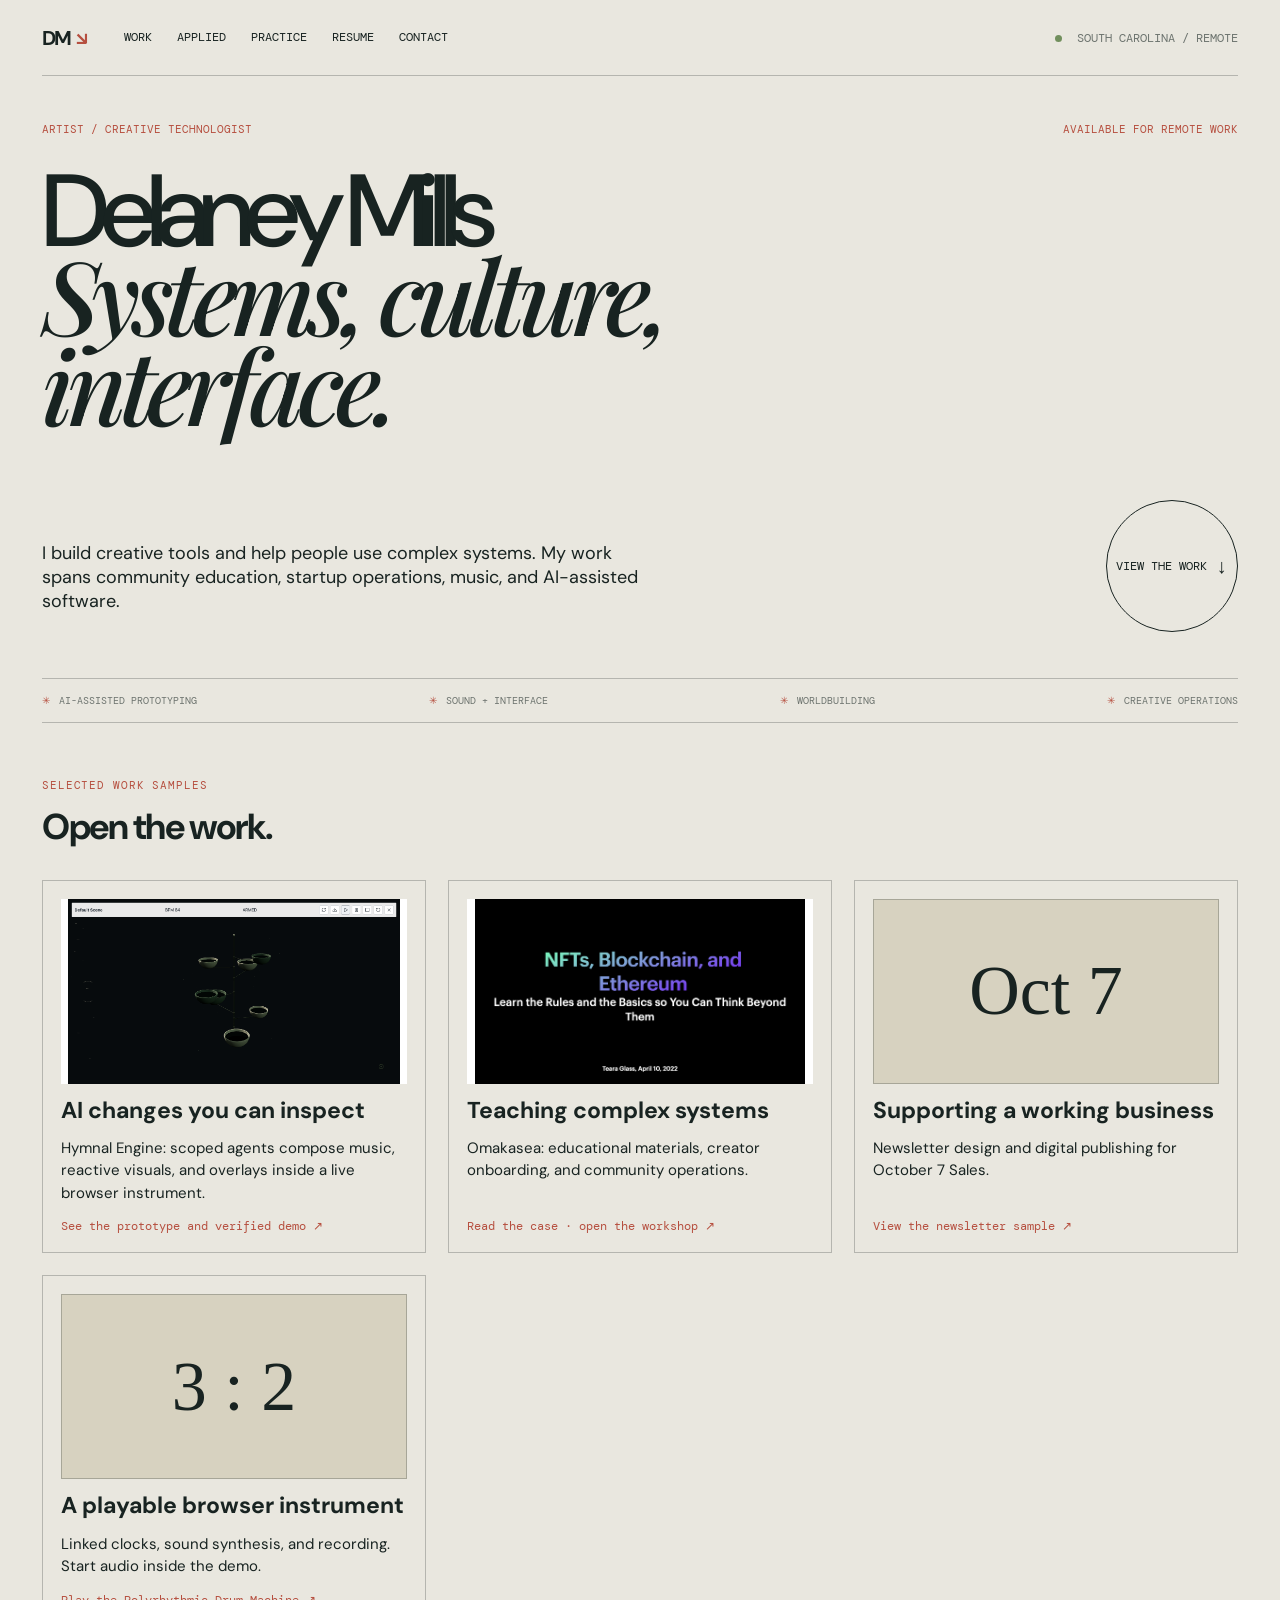
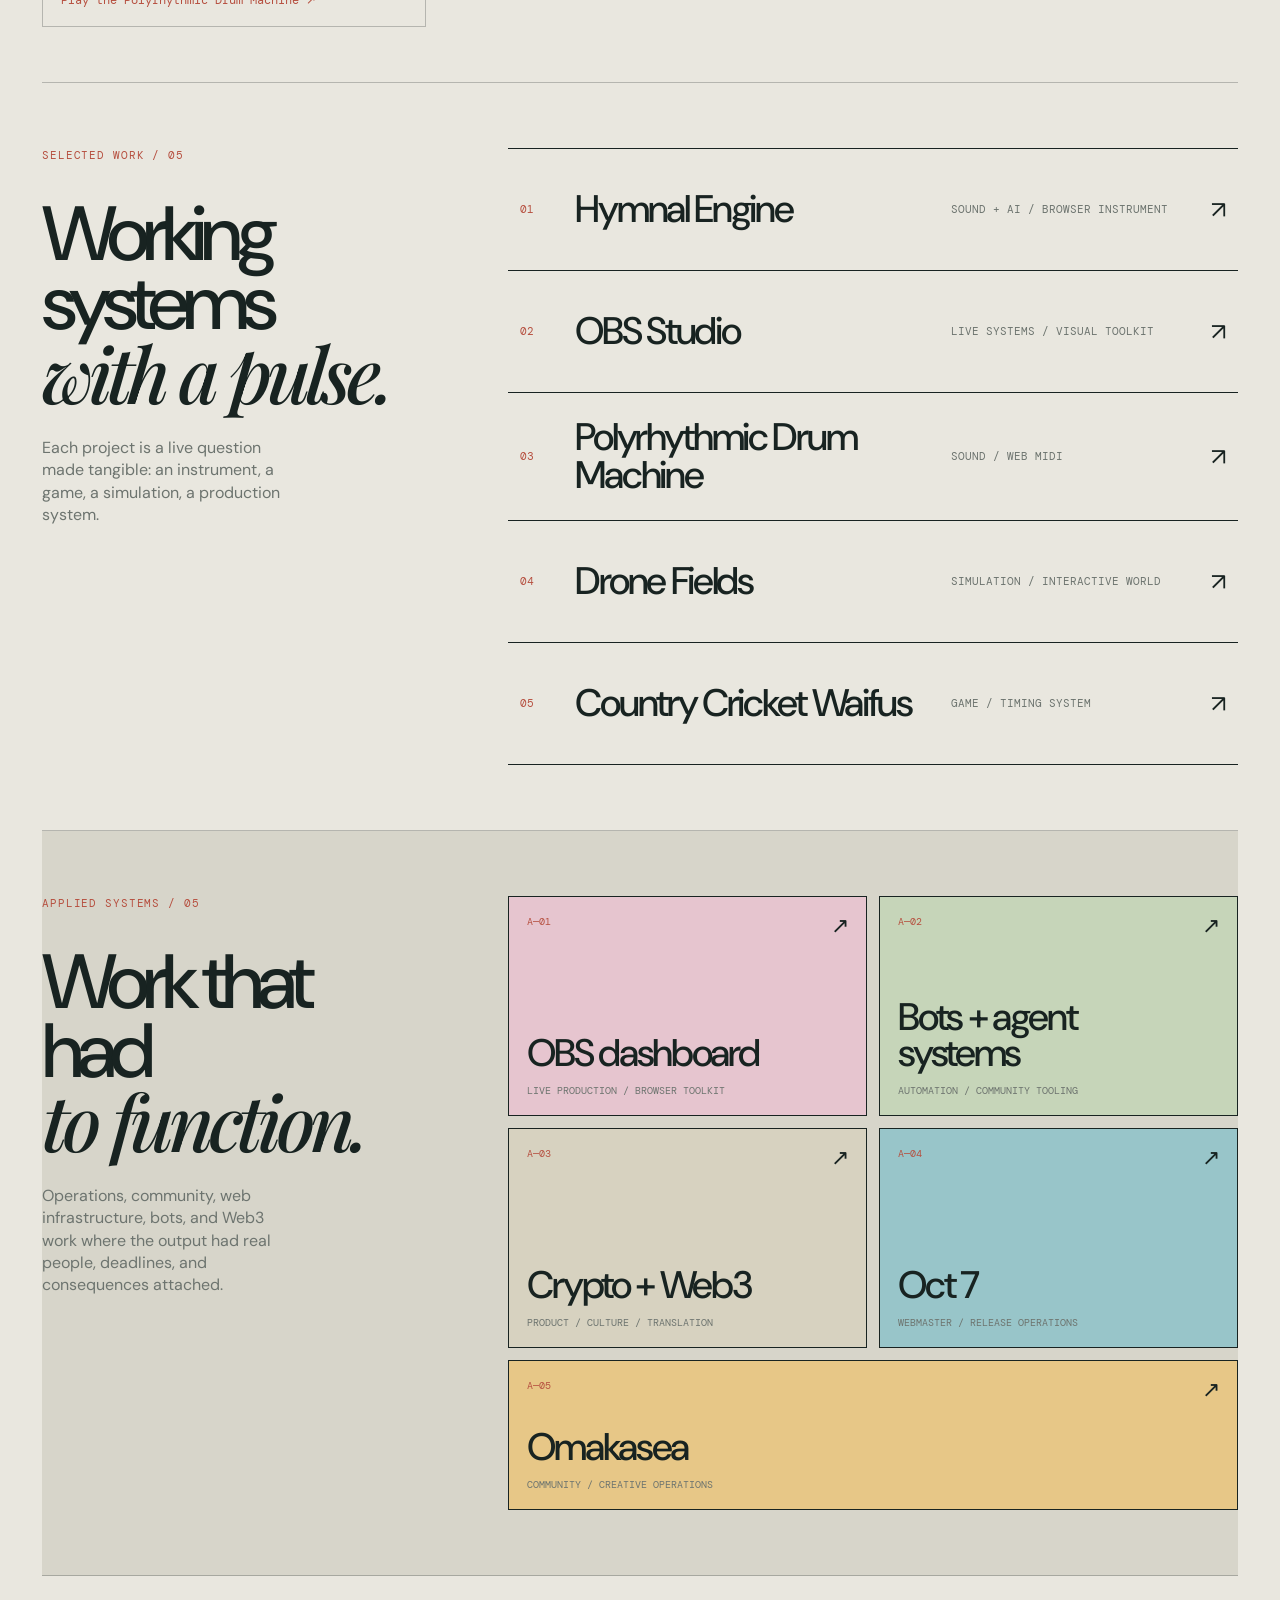
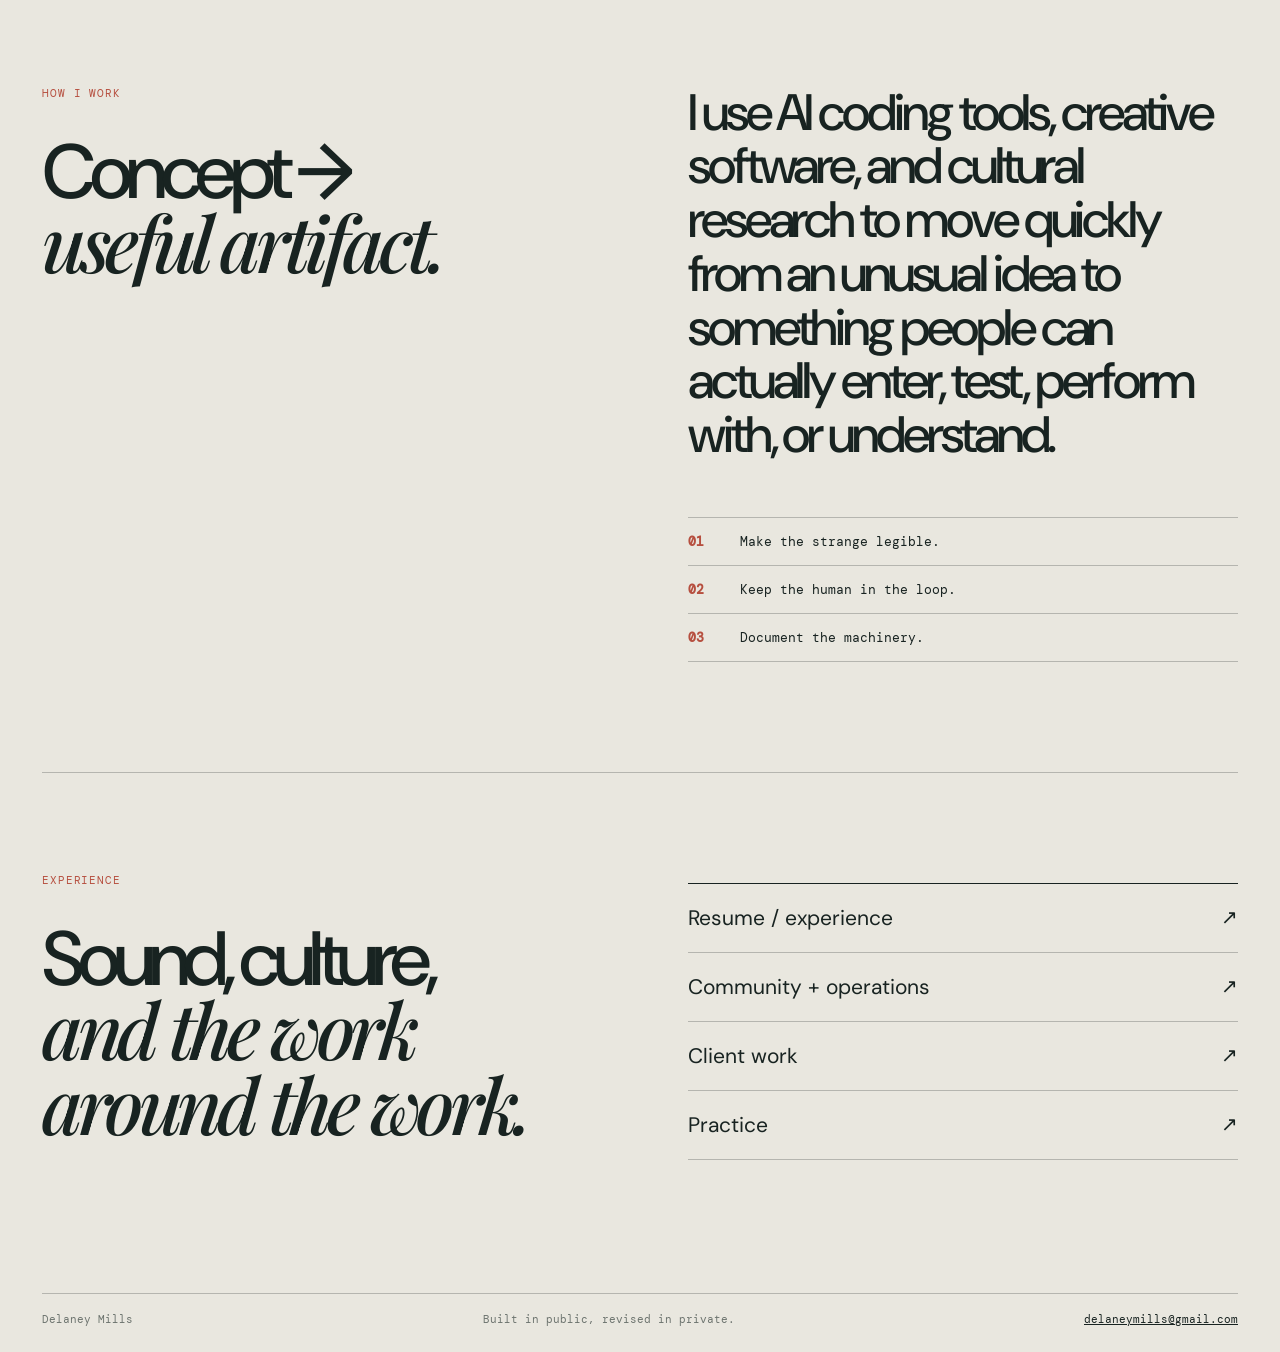
==== index.html @ 8f6451f9 "Publish living portfolio with Hymnal Engine" ====
<!doctype html>
<html lang="en">
<head>
  <meta charset="utf-8">
  <meta name="viewport" content="width=device-width, initial-scale=1">
  <meta name="description" content="Delaney Mills is an artist, musician, and creative technologist building AI-assisted tools, interactive systems, games, and audiovisual environments.">
  <title>Delaney Mills — systems, culture, interface</title>
  <link rel="stylesheet" href="style.css">
  <link rel="stylesheet" href="ready.css">
</head>
<body>
  <div class="site-shell">
    <header class="topbar">
      <a class="wordmark" href="#top" aria-label="Delaney Mills home">DM<span>↘</span></a>
      <nav class="topnav" aria-label="Primary navigation">
        <a href="#work">Work</a><a href="#applied">Applied</a><a href="#practice">Practice</a><a href="resume.html">Resume</a><a href="mailto:delaneymills@gmail.com">Contact</a>
      </nav>
      <span class="availability"><i></i> South Carolina / Remote</span>
    </header>

    <main id="top">
      <section class="hero">
        <div class="hero-kicker"><span>Artist / creative technologist</span><span>Available for remote work</span></div>
        <h1>Delaney Mills<br><em>Systems, culture, interface.</em></h1>
        <div class="hero-bottom">
          <p class="hero-copy">I build creative tools and help people use complex systems. My work spans community education, startup operations, music, and AI-assisted software.</p>
          <a class="circle-link" href="#work">View the work <b>↓</b></a>
        </div>
        <div class="hero-mark" aria-hidden="true"><span>✳</span><span>◎</span><span>⌁</span></div>
      </section>

      <section class="signal-strip" aria-label="Capabilities"><span>AI-assisted prototyping</span><span>Sound + interface</span><span>Worldbuilding</span><span>Creative operations</span></section>

      <section class="evidence" id="samples" aria-labelledby="samples-title">
        <p class="eyebrow">Selected work samples</p><h2 id="samples-title">Open the work.</h2>
        <div class="evidence-grid">
          <a class="evidence-card" href="project.html?work=hymnal"><img src="samples/hymnal-engine/hero.png" alt="Hymnal Engine performance view with a suspended ceramic instrument" width="420" height="240"><strong>AI changes you can inspect</strong><p>Hymnal Engine: scoped agents compose music, reactive visuals, and overlays inside a live browser instrument.</p><span>See the prototype and verified demo ↗</span></a>
          <a class="evidence-card" href="project.html?work=omakasea"><img src="samples/nft-workshop.png" alt="Cover of the 2022 NFTs, Blockchain, and Ethereum workshop" width="420" height="240"><strong>Teaching complex systems</strong><p>Omakasea: educational materials, creator onboarding, and community operations.</p><span>Read the case · open the workshop ↗</span></a>
          <a class="evidence-card" href="newsletter.html"><div class="sample-number" aria-hidden="true">Oct 7</div><strong>Supporting a working business</strong><p>Newsletter design and digital publishing for October 7 Sales.</p><span>View the newsletter sample ↗</span></a>
          <a class="evidence-card" href="samples/drum-machine/index.html"><div class="sample-number" aria-hidden="true">3 : 2</div><strong>A playable browser instrument</strong><p>Linked clocks, sound synthesis, and recording. Start audio inside the demo.</p><span>Play the Polyrhythmic Drum Machine ↗</span></a>
        </div>
      </section>

      <section class="work-section" id="work">
        <div class="section-intro"><p class="eyebrow">Selected work / 05</p><h2>Working systems<br><em>with a pulse.</em></h2><p>Each project is a live question made tangible: an instrument, a game, a simulation, a production system.</p></div>
        <div class="project-list">
          <button class="project-row row-hymnal" data-project="hymnal"><span class="row-no">01</span><span class="row-title">Hymnal Engine</span><span class="row-type">sound + AI / browser instrument</span><span class="row-arrow">↗</span></button>
          <button class="project-row row-obs" data-project="obs"><span class="row-no">02</span><span class="row-title">OBS Studio</span><span class="row-type">live systems / visual toolkit</span><span class="row-arrow">↗</span></button>
          <button class="project-row row-drum" data-project="drum"><span class="row-no">03</span><span class="row-title">Polyrhythmic Drum Machine</span><span class="row-type">sound / web MIDI</span><span class="row-arrow">↗</span></button>
          <button class="project-row row-drone" data-project="drone"><span class="row-no">04</span><span class="row-title">Drone Fields</span><span class="row-type">simulation / interactive world</span><span class="row-arrow">↗</span></button>
          <button class="project-row row-cricket" data-project="cricket"><span class="row-no">05</span><span class="row-title">Country Cricket Waifus</span><span class="row-type">game / timing system</span><span class="row-arrow">↗</span></button>
        </div>
      </section>

      <section class="applied-section" id="applied">
        <div class="section-intro"><p class="eyebrow">Applied systems / 05</p><h2>Work that had<br><em>to function.</em></h2><p>Operations, community, web infrastructure, bots, and Web3 work where the output had real people, deadlines, and consequences attached.</p></div>
        <div class="applied-grid">
          <button class="applied-card card-obs" data-project="obs-dashboard"><span class="card-index">A—01</span><strong>OBS dashboard</strong><small>live production / browser toolkit</small><b>↗</b></button>
          <button class="applied-card card-bots" data-project="bots"><span class="card-index">A—02</span><strong>Bots + agent systems</strong><small>automation / community tooling</small><b>↗</b></button>
          <button class="applied-card card-crypto" data-project="crypto"><span class="card-index">A—03</span><strong>Crypto + Web3</strong><small>product / culture / translation</small><b>↗</b></button>
          <button class="applied-card card-oct7" data-project="oct7"><span class="card-index">A—04</span><strong>Oct 7</strong><small>webmaster / release operations</small><b>↗</b></button>
          <button class="applied-card card-omakasea" data-project="omakasea"><span class="card-index">A—05</span><strong>Omakasea</strong><small>community / creative operations</small><b>↗</b></button>
        </div>
      </section>

      <section class="practice" id="practice">
        <div><p class="eyebrow">How I work</p><h2>Concept →<br><em>useful artifact.</em></h2></div>
        <div class="practice-body"><p class="large-copy">I use AI coding tools, creative software, and cultural research to move quickly from an unusual idea to something people can actually enter, test, perform with, or understand.</p><div class="principles"><span><b>01</b> Make the strange legible.</span><span><b>02</b> Keep the human in the loop.</span><span><b>03</b> Document the machinery.</span></div></div>
      </section>

      <section class="background" id="background"><div><p class="eyebrow">Experience</p><h2>Sound, culture,<br><em>and the work around the work.</em></h2></div><div class="archive-links"><a href="resume.html"><span>Resume / experience</span><b>↗</b></a><a href="project.html?work=omakasea"><span>Community + operations</span><b>↗</b></a><a href="project.html?work=oct7"><span>Client work</span><b>↗</b></a><a href="#practice"><span>Practice</span><b>↗</b></a></div></section>
    </main>
    <footer><span>Delaney Mills</span><span>Built in public, revised in private.</span><a href="mailto:delaneymills@gmail.com">delaneymills@gmail.com</a></footer>
  </div>

  <dialog id="project-dialog" aria-labelledby="dialog-title"><button class="dialog-close" aria-label="Close project">×</button><div id="dialog-media" class="dialog-media"></div><div class="dialog-content"><p id="dialog-type" class="eyebrow"></p><h2 id="dialog-title"></h2><p id="dialog-summary" class="dialog-summary"></p><div class="dialog-meta"><div><span>Role</span><strong id="dialog-role"></strong></div><div><span>Tools</span><strong id="dialog-tools"></strong></div><div><span>Status</span><strong id="dialog-status"></strong></div></div><div class="dialog-sections"><div><span class="eyebrow">The question</span><p id="dialog-question"></p></div><div><span class="eyebrow">The artifact</span><p id="dialog-artifact"></p></div></div><a id="dialog-source" class="source-link" href="#">Open project notes ↗</a></div></dialog>
  <script src="script.js"></script>
  <script src="evidence.js"></script>
</body>
</html>
---- style.css ----
@import url('https://fonts.googleapis.com/css2?family=DM+Mono:wght@400;500&family=DM+Sans:wght@400;500;700&family=Playfair+Display:ital,wght@0,500;1,500;1,600&display=swap');
:root{--ink:#182321;--paper:#e9e7df;--acid:#d9e74b;--rust:#b64f3f;--blue:#98c5c9;--line:rgba(24,35,33,.25);--muted:#6d746f;--sans:'DM Sans',Arial,sans-serif;--mono:'DM Mono',monospace;--serif:'Playfair Display',Georgia,serif}*{box-sizing:border-box}html{scroll-behavior:smooth}body{margin:0;background:var(--paper);color:var(--ink);font-family:var(--sans)}a{color:inherit}.site-shell{max-width:1440px;margin:auto;padding:0 42px}.topbar{height:76px;border-bottom:1px solid var(--line);display:flex;align-items:center;gap:38px;font:12px var(--mono);text-transform:uppercase}.wordmark{font:700 20px var(--sans);letter-spacing:-.12em;text-decoration:none}.wordmark span{color:var(--rust);font-size:18px;margin-left:7px}.topnav{display:flex;gap:25px}.topnav a{text-decoration:none;border-bottom:1px solid transparent;padding:4px 0}.topnav a:hover{border-color:var(--rust)}.availability{margin-left:auto;color:var(--muted)}.availability i{display:inline-block;width:7px;height:7px;background:#718f5d;border-radius:50%;margin-right:8px}.hero{min-height:690px;position:relative;padding:72px 0 54px;border-bottom:1px solid var(--line);display:flex;flex-direction:column}.hero-kicker{display:flex;justify-content:space-between;font:11px var(--mono);text-transform:uppercase;color:var(--rust)}h1,h2,p{margin-top:0}h1{font:500 clamp(72px,12vw,175px)/.8 var(--sans);letter-spacing:-.09em;margin:80px 0 0;max-width:980px}h1 em,h2 em{font-family:var(--serif);font-weight:500;letter-spacing:-.07em}.hero-bottom{display:flex;align-items:end;justify-content:space-between;margin-top:auto}.hero-copy{max-width:370px;font-size:18px;line-height:1.35}.circle-link{width:132px;height:132px;border:1px solid var(--ink);border-radius:50%;display:flex;align-items:center;justify-content:center;text-align:center;text-decoration:none;font:12px var(--mono);text-transform:uppercase;transition:.2s}.circle-link:hover{background:var(--acid);transform:rotate(8deg)}.circle-link b{font-size:20px;margin-left:8px}.hero-mark{position:absolute;right:8%;top:35%;font-size:68px;display:flex;gap:15px;color:var(--rust);transform:rotate(18deg)}.hero-mark span:nth-child(2){color:var(--ink);font-size:105px}.hero-mark span:nth-child(3){color:#73898a}.signal-strip{border-bottom:1px solid var(--line);display:flex;justify-content:space-between;padding:15px 0;font:10px var(--mono);text-transform:uppercase;color:var(--muted)}.signal-strip span:before{content:'✳';color:var(--rust);margin-right:9px}.work-section{padding:105px 0 120px;display:grid;grid-template-columns:31% 1fr;gap:8%;border-bottom:1px solid var(--line)}.eyebrow{font:11px var(--mono);text-transform:uppercase;letter-spacing:.08em;color:var(--rust)}.section-intro h2,.practice h2,.background h2{font:500 clamp(48px,6vw,88px)/.9 var(--sans);letter-spacing:-.08em;margin:38px 0 24px}.section-intro>p:last-child{color:var(--muted);line-height:1.4;max-width:245px}.project-list{border-top:1px solid var(--ink)}.project-row{position:relative;border:0;border-bottom:1px solid var(--ink);background:transparent;width:100%;min-height:122px;padding:25px 12px;display:grid;grid-template-columns:55px 1fr 245px 30px;align-items:center;text-align:left;cursor:pointer;color:var(--ink);font-family:var(--sans);transition:.22s}.project-row:after{content:'';position:absolute;inset:0;opacity:0;z-index:-1;transition:.22s}.project-row:hover:after{opacity:1}.row-hymnal:after{background:#b8c8c4}.row-obs:after{background:#e6c5cf}.row-drum:after{background:#d7d2c0}.row-drone:after{background:#c6d5b9}.row-cricket:after{background:#e7c787}.row-no,.row-type{font:11px var(--mono)}.row-no{color:var(--rust)}.row-title{font:500 clamp(22px,3vw,39px)/1 var(--sans);letter-spacing:-.06em}.row-type{color:var(--muted);text-transform:uppercase}.row-arrow{font-size:24px;text-align:right}.practice{padding:110px 0;display:grid;grid-template-columns:1fr 1fr;gap:8%;border-bottom:1px solid var(--line)}.large-copy{font:500 clamp(27px,4vw,55px)/1.05 var(--sans);letter-spacing:-.06em;max-width:670px}.principles{display:flex;flex-direction:column;border-top:1px solid var(--line);margin-top:55px}.principles span{padding:15px 0;border-bottom:1px solid var(--line);font:13px var(--mono)}.principles b{color:var(--rust);margin-right:28px}.background{padding:100px 0 125px;display:grid;grid-template-columns:1fr 1fr;gap:8%}.archive-links{border-top:1px solid var(--ink);margin-top:10px}.archive-links a{display:flex;justify-content:space-between;padding:20px 0;border-bottom:1px solid var(--line);font-size:21px;text-decoration:none}.archive-links a:hover{color:var(--rust);padding-left:10px}.archive-links b{font:20px var(--mono)}footer{border-top:1px solid var(--line);display:flex;justify-content:space-between;padding:18px 0 26px;font:11px var(--mono);color:var(--muted)}footer a{color:var(--ink)}dialog{border:0;padding:0;background:var(--paper);color:var(--ink);width:min(1040px,calc(100% - 40px));max-height:calc(100% - 40px);box-shadow:0 18px 80px rgba(24,35,33,.28)}dialog::backdrop{background:rgba(24,35,33,.52);backdrop-filter:blur(4px)}.dialog-close{position:absolute;right:18px;top:13px;z-index:2;border:0;background:transparent;font-size:30px;cursor:pointer}.dialog-media{height:315px;background:#bbc8c4;position:relative;overflow:hidden}.dialog-media:after{content:'';position:absolute;width:60%;height:150%;border:1px solid rgba(24,35,33,.6);border-radius:50%;left:20%;top:-25%;transform:rotate(24deg);box-shadow:80px 0 0 -1px rgba(24,35,33,.35),160px 0 0 -1px rgba(24,35,33,.18)}.dialog-media[data-project="obs"]{background:#e6c5cf}.dialog-media[data-project="drum"]{background:#d7d2c0}.dialog-media[data-project="drone"]{background:#c6d5b9}.dialog-media[data-project="cricket"]{background:#e7c787}.dialog-content{padding:38px 48px 48px}.dialog-content h2{font:500 65px/.9 var(--sans);letter-spacing:-.08em;margin:22px 0}.dialog-summary{font:20px/1.35 var(--serif);max-width:700px}.dialog-meta{display:grid;grid-template-columns:repeat(3,1fr);gap:20px;border-top:1px solid var(--line);border-bottom:1px solid var(--line);padding:18px 0;margin:35px 0}.dialog-meta span{display:block;color:var(--muted);font:10px var(--mono);text-transform:uppercase;margin-bottom:7px}.dialog-meta strong{font:13px var(--sans)}.dialog-sections{display:grid;grid-template-columns:1fr 1fr;gap:35px}.dialog-sections p{font-size:15px;line-height:1.45;color:#4c5751}.source-link{display:inline-block;margin-top:24px;color:var(--rust);font:12px var(--mono);text-transform:uppercase}
@media(max-width:760px){.site-shell{padding:0 20px}.topbar{gap:20px}.topnav{gap:12px}.availability{display:none}.hero{min-height:620px;padding-top:45px}.hero h1{font-size:18vw;margin-top:80px}.hero-mark{right:3%;top:35%;font-size:35px}.hero-mark span:nth-child(2){font-size:55px}.hero-bottom{display:block}.hero-copy{font-size:16px;margin-bottom:30px}.circle-link{width:100px;height:100px}.signal-strip{overflow:hidden;gap:30px;justify-content:start;white-space:nowrap}.signal-strip span:nth-child(n+3){display:none}.work-section,.practice,.background{display:block;padding:75px 0}.section-intro{margin-bottom:55px}.project-row{min-height:145px;grid-template-columns:35px 1fr 25px;gap:5px}.row-type{grid-column:2;font-size:9px;margin-top:10px}.row-title{font-size:25px}.dialog-content{padding:28px 24px 35px}.dialog-media{height:190px}.dialog-content h2{font-size:46px}.dialog-summary{font-size:17px}.dialog-meta{grid-template-columns:1fr 1fr}.dialog-meta div:last-child{grid-column:span 2}.dialog-sections{display:block}.dialog-sections>div+div{margin-top:22px}footer{display:block;line-height:2.2}footer span:nth-child(2){display:block}}

.applied-section{padding:105px 0 120px;display:grid;grid-template-columns:31% 1fr;gap:8%;border-bottom:1px solid var(--line);background:#d7d5ca}.applied-grid{display:grid;grid-template-columns:1fr 1fr;gap:12px}.applied-card{min-height:220px;border:1px solid var(--ink);padding:18px;display:flex;flex-direction:column;text-align:left;color:var(--ink);cursor:pointer;position:relative;transition:transform .2s,box-shadow .2s;background:var(--paper)}.applied-card:hover{transform:translate(-5px,-5px);box-shadow:7px 7px 0 var(--ink)}.applied-card:nth-child(5){grid-column:span 2;min-height:150px}.applied-card .card-index{font:10px var(--mono);color:var(--rust)}.applied-card strong{font:500 clamp(24px,3vw,42px)/.95 var(--sans);letter-spacing:-.06em;margin-top:auto;max-width:280px}.applied-card small{font:10px var(--mono);text-transform:uppercase;color:var(--muted);margin-top:12px}.applied-card>b{position:absolute;right:17px;top:14px;font:22px var(--mono)}.card-obs{background:#e6c5cf}.card-bots{background:#c6d5b9}.card-crypto{background:#d7d2c0}.card-oct7{background:#98c5c9}.card-omakasea{background:#e7c787}
@media(max-width:760px){.applied-section{display:block;padding:75px 0}.applied-grid{grid-template-columns:1fr}.applied-card,.applied-card:nth-child(5){grid-column:auto;min-height:175px}}
---- ready.css ----
.hero{min-height:440px;padding:46px 0}.hero h1{font-size:clamp(56px,8vw,110px);margin:35px 0}.hero-mark{display:none}.hero-bottom{margin-top:32px}.hero-copy{max-width:620px}.work-section,.applied-section{padding:65px 0}.evidence{padding:55px 0;border-bottom:1px solid var(--line)}.evidence h2{font-size:36px;letter-spacing:-.04em}.evidence-grid{display:grid;grid-template-columns:repeat(3,1fr);gap:22px}.evidence-card{border:1px solid var(--line);padding:18px;text-decoration:none;display:flex;flex-direction:column;gap:14px}.evidence-card img{width:100%;height:185px;object-fit:contain;background:#fff}.evidence-card strong{font-size:23px;line-height:1.1}.evidence-card p{font-size:15px;line-height:1.5;margin:0}.evidence-card span{font:12px var(--mono);color:var(--rust);margin-top:auto}.evidence-card:hover{background:#deddd2}.evidence-card:focus-visible,a:focus-visible,button:focus-visible{outline:3px solid var(--rust);outline-offset:4px}.sample-number{height:185px;display:flex;align-items:center;justify-content:center;font:70px Georgia;border:1px solid var(--line);background:#d7d2c0}.dialog-media:after{display:none}.dialog-media:empty{display:none}.dialog-media img{height:100%;width:100%;object-fit:contain}.sample-links{display:flex;gap:14px;flex-wrap:wrap;margin-top:24px}.sample-links a{padding:12px;border:1px solid var(--ink);text-decoration:none;font:12px var(--mono)}.reading{max-width:900px;margin:auto;padding:40px 24px 80px}.reading h1{font-size:clamp(40px,7vw,72px);line-height:1.05;letter-spacing:-.045em;margin:40px 0 20px}.reading h2{font-size:25px;margin-top:35px}.reading p,.reading li{line-height:1.65}.reading img{max-width:100%}.reading .meta{font:13px var(--mono);color:var(--muted)}.reading nav{display:flex;gap:20px;border-bottom:1px solid var(--line);padding-bottom:20px}.resume h1{font-size:44px}.resume h2{font-size:20px;border-bottom:1px solid var(--line);padding-bottom:8px}.resume h3{margin-bottom:5px}.resume ul{padding-left:20px}.resume li{line-height:1.4;margin-bottom:6px}.resume .meta{line-height:1.6}.print-button{font:inherit;background:none;border:1px solid var(--ink);padding:10px;cursor:pointer}.preview-frame{width:100%;height:750px;border:1px solid var(--line);background:white}dialog{max-height:90dvh;overflow-y:auto}body:has(dialog[open]){overflow:hidden}@media(max-width:760px){.hero{min-height:420px}.hero h1{font-size:17vw;margin-top:35px}.hero-copy{font-size:17px}.evidence-grid{grid-template-columns:1fr}.evidence-card img,.sample-number{height:200px}.topbar{height:auto;min-height:76px;flex-wrap:wrap;padding:15px 0;gap:12px}.topnav{flex-wrap:wrap}.applied-section{padding:55px 12px}.preview-frame{height:650px}}@media(prefers-reduced-motion:reduce){html{scroll-behavior:auto}*,*:before,*:after{transition:none!important;animation:none!important}}@media print{body{background:white;color:black;font-family:Arial,sans-serif}.reading{max-width:none;padding:0}.reading nav,.print-button{display:none}.resume h1{margin-top:0}.resume{font-size:10.5pt}.resume h2{margin-top:20px}.resume h3{break-after:avoid}.resume section{break-inside:avoid}a{text-decoration:none}footer{display:none}@page{margin:.6in}}
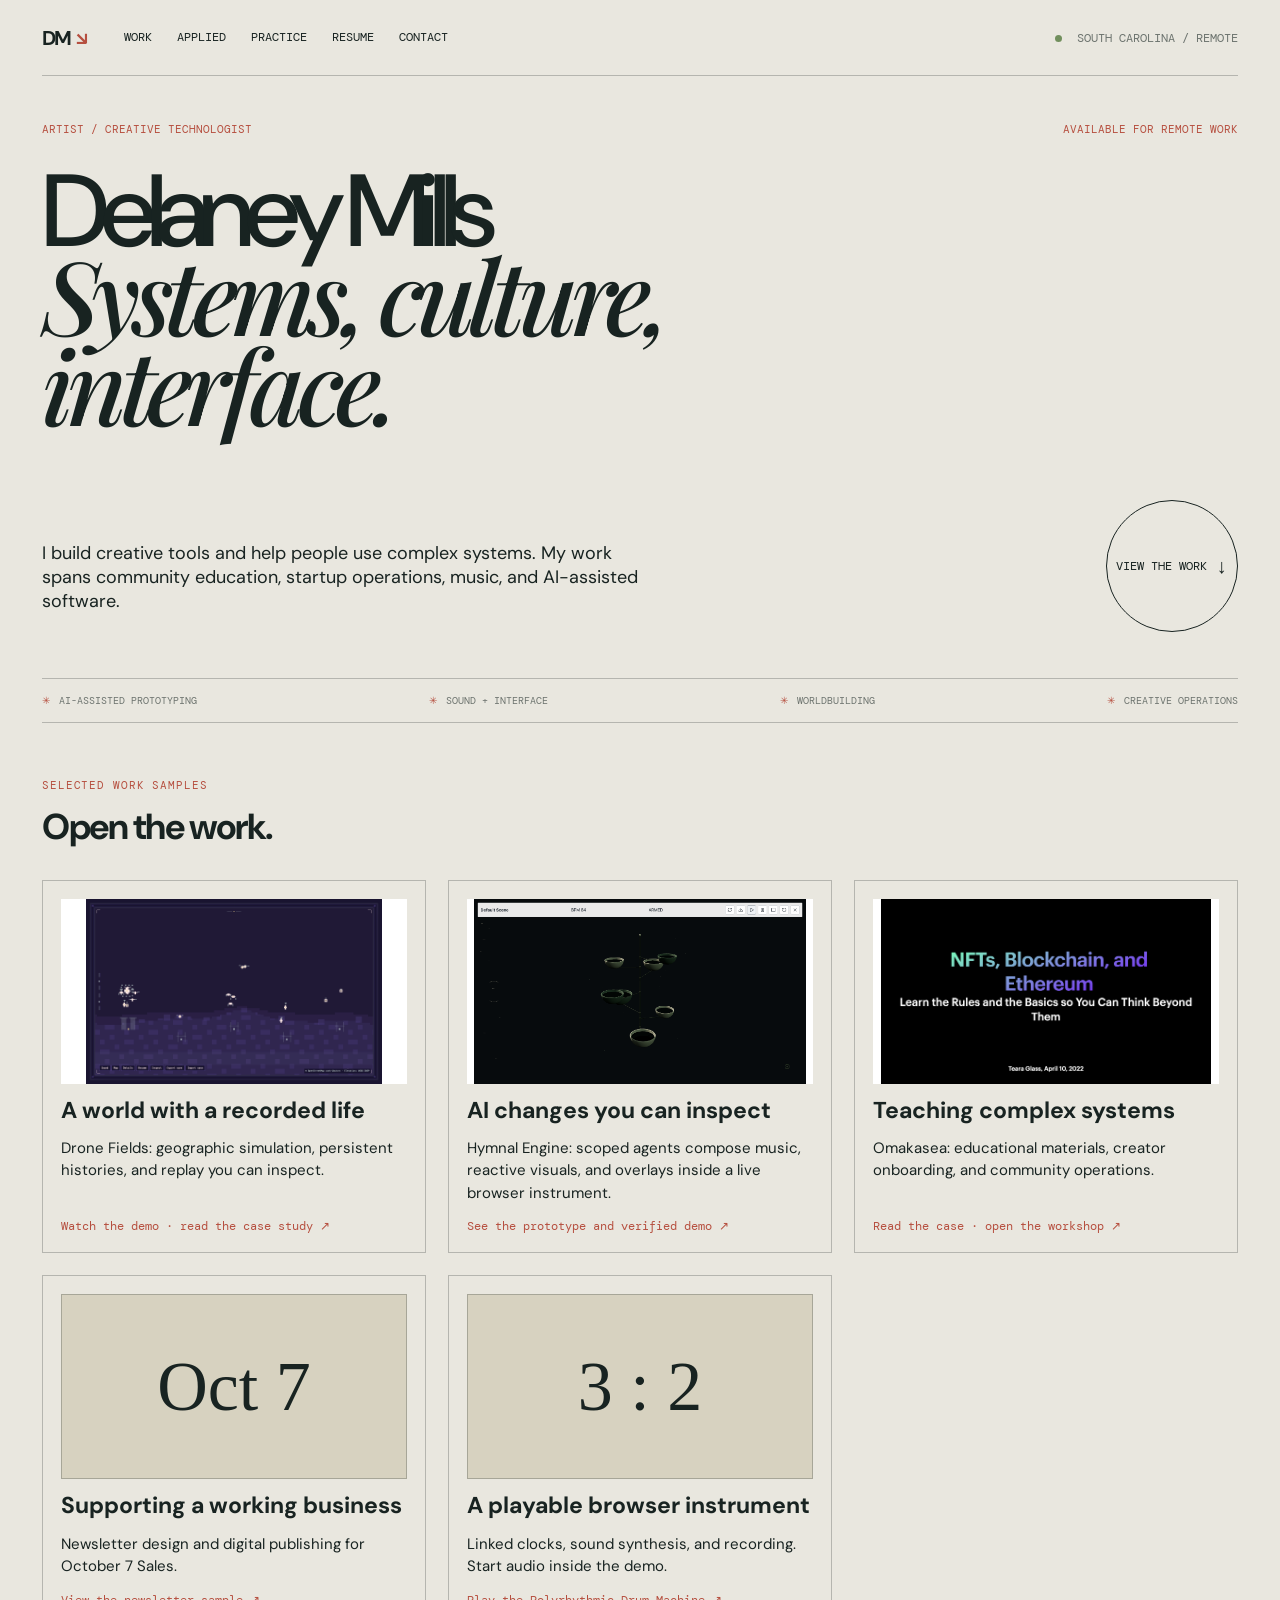
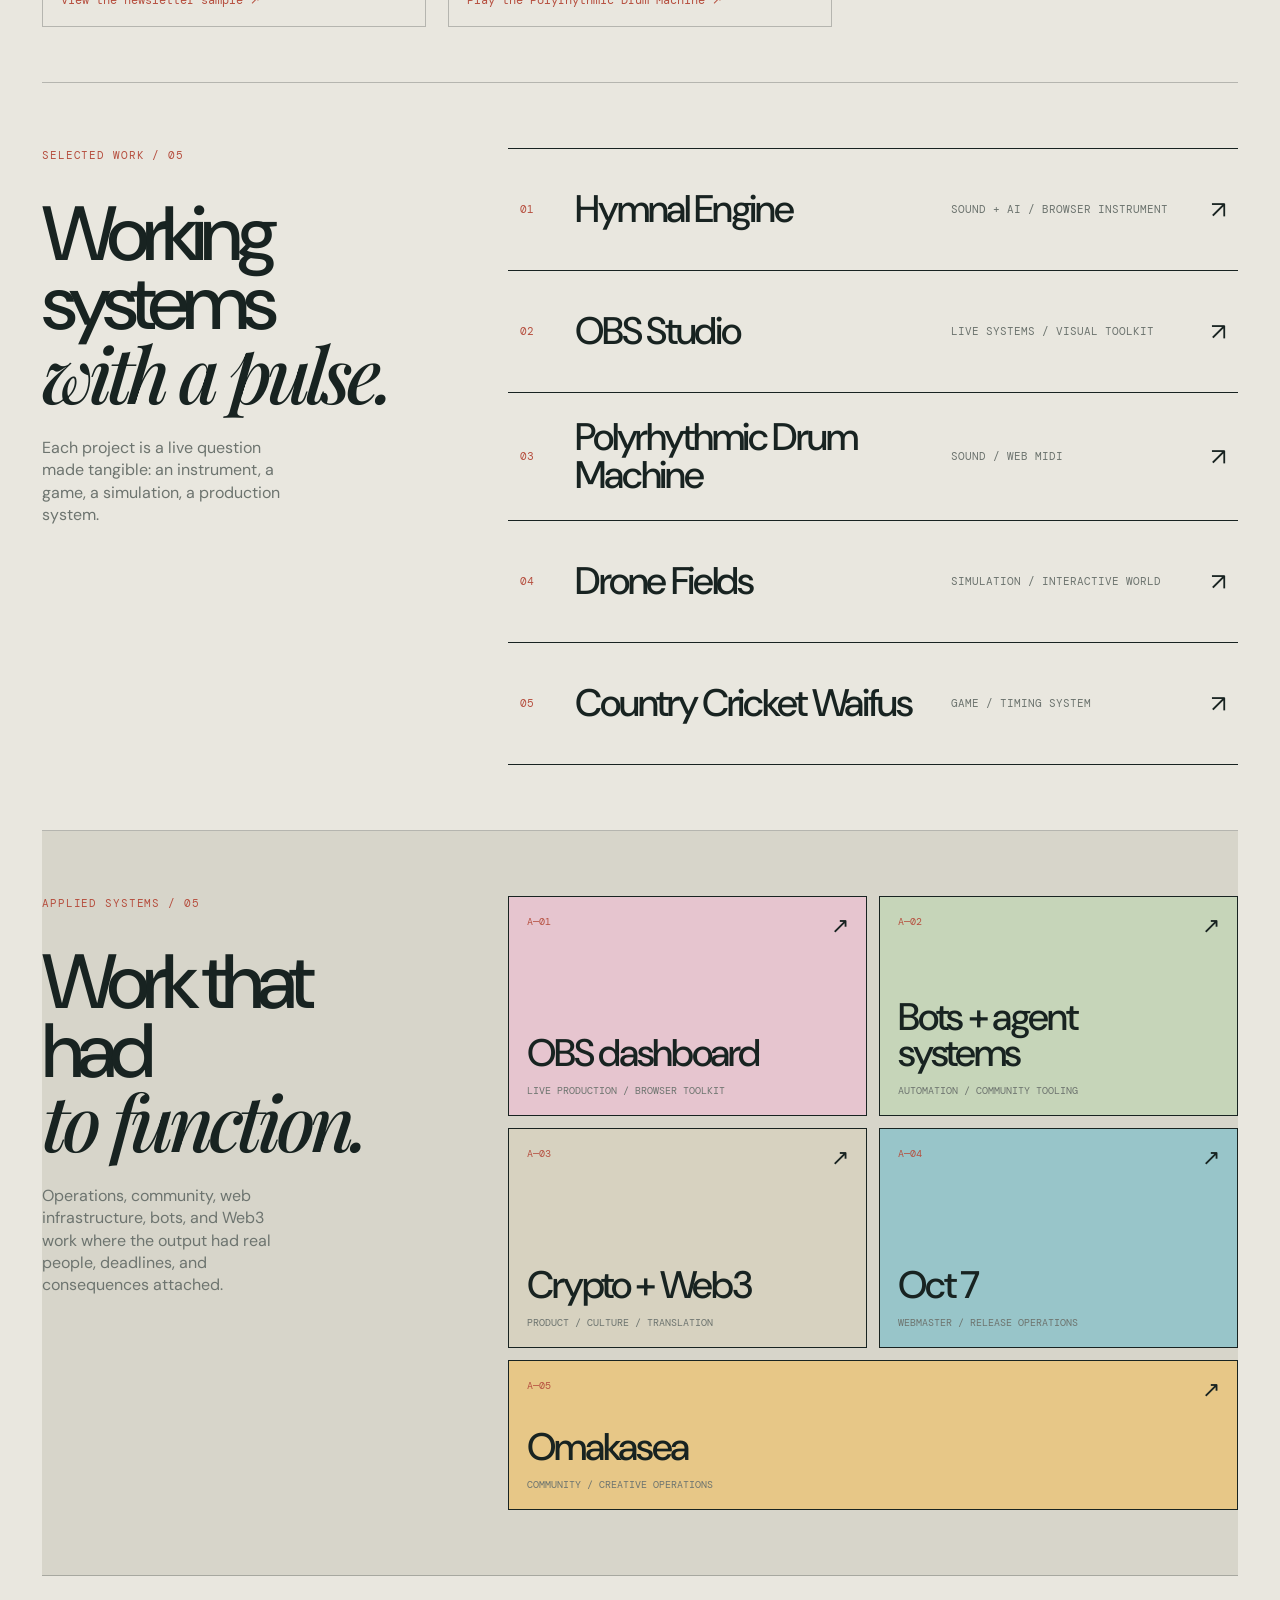
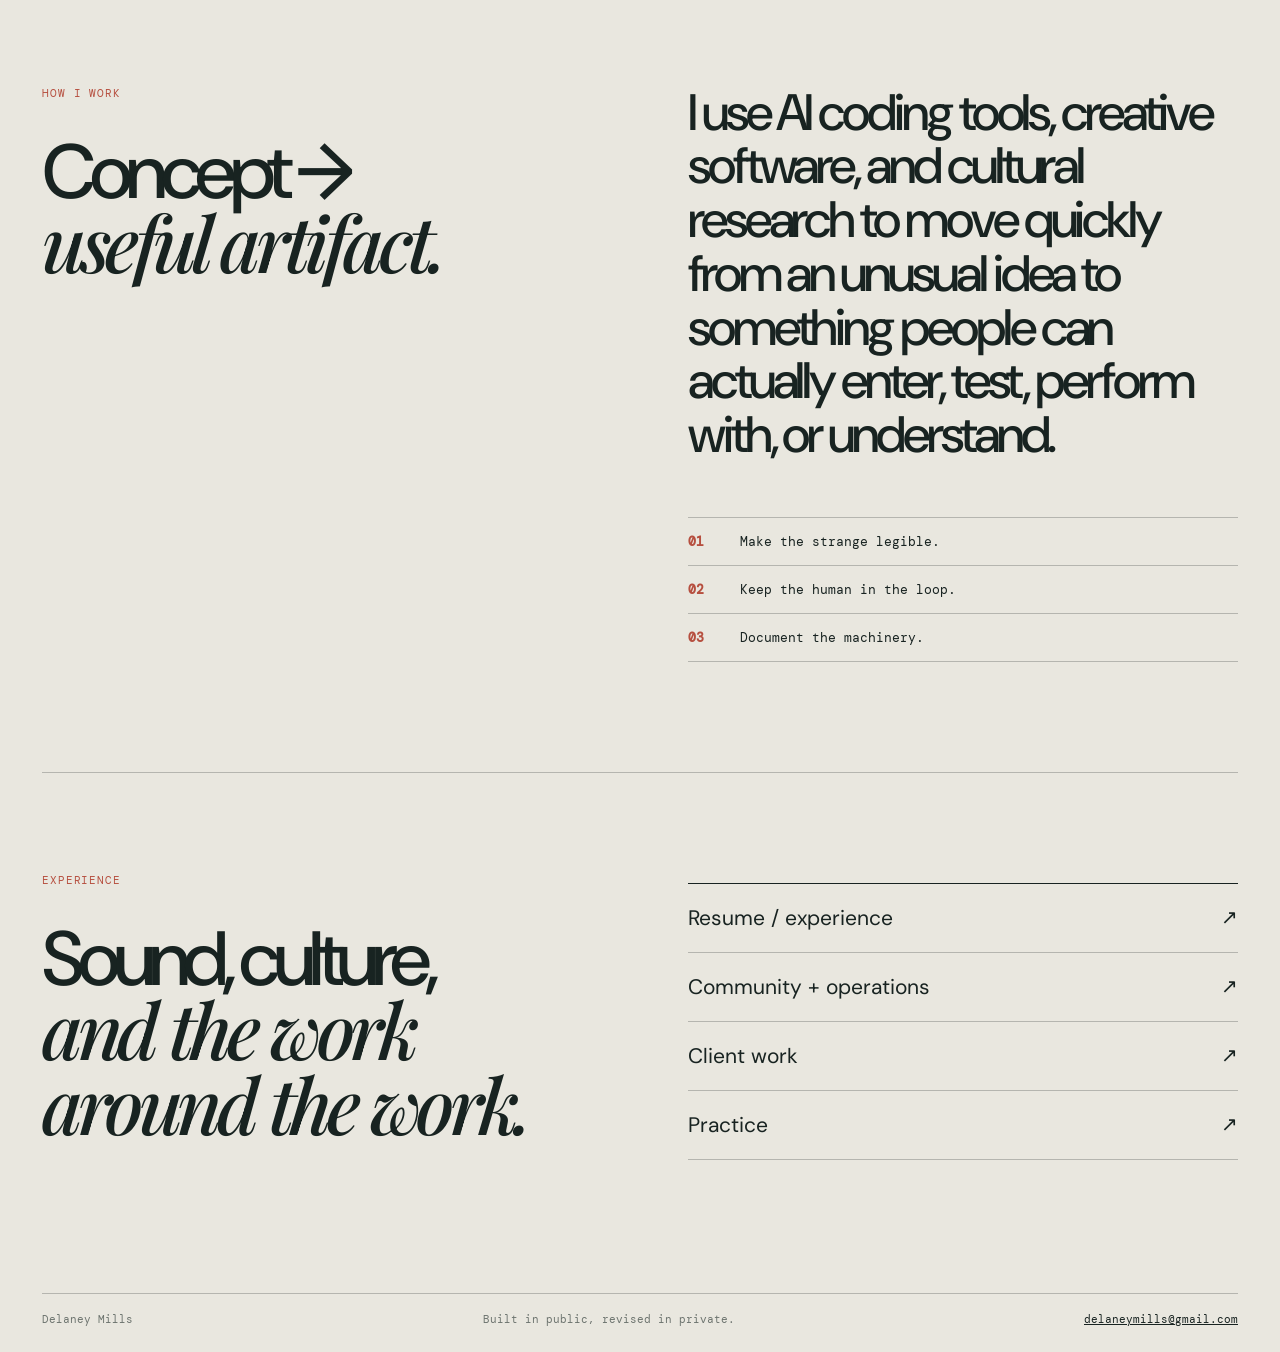
==== commit d648a3b8: "Feature Drone Fields with demo and case study" ====
--- a/index.html
+++ b/index.html
@@ -34,6 +34,7 @@
       <section class="evidence" id="samples" aria-labelledby="samples-title">
         <p class="eyebrow">Selected work samples</p><h2 id="samples-title">Open the work.</h2>
         <div class="evidence-grid">
+          <a class="evidence-card" href="samples/drone-fields/case-study.html"><img src="samples/drone-fields/local.png" alt="Drone Fields local view with autonomous machines above a stepped horizon" width="420" height="240"><strong>A world with a recorded life</strong><p>Drone Fields: geographic simulation, persistent histories, and replay you can inspect.</p><span>Watch the demo · read the case study ↗</span></a>
           <a class="evidence-card" href="project.html?work=hymnal"><img src="samples/hymnal-engine/hero.png" alt="Hymnal Engine performance view with a suspended ceramic instrument" width="420" height="240"><strong>AI changes you can inspect</strong><p>Hymnal Engine: scoped agents compose music, reactive visuals, and overlays inside a live browser instrument.</p><span>See the prototype and verified demo ↗</span></a>
           <a class="evidence-card" href="project.html?work=omakasea"><img src="samples/nft-workshop.png" alt="Cover of the 2022 NFTs, Blockchain, and Ethereum workshop" width="420" height="240"><strong>Teaching complex systems</strong><p>Omakasea: educational materials, creator onboarding, and community operations.</p><span>Read the case · open the workshop ↗</span></a>
           <a class="evidence-card" href="newsletter.html"><div class="sample-number" aria-hidden="true">Oct 7</div><strong>Supporting a working business</strong><p>Newsletter design and digital publishing for October 7 Sales.</p><span>View the newsletter sample ↗</span></a>
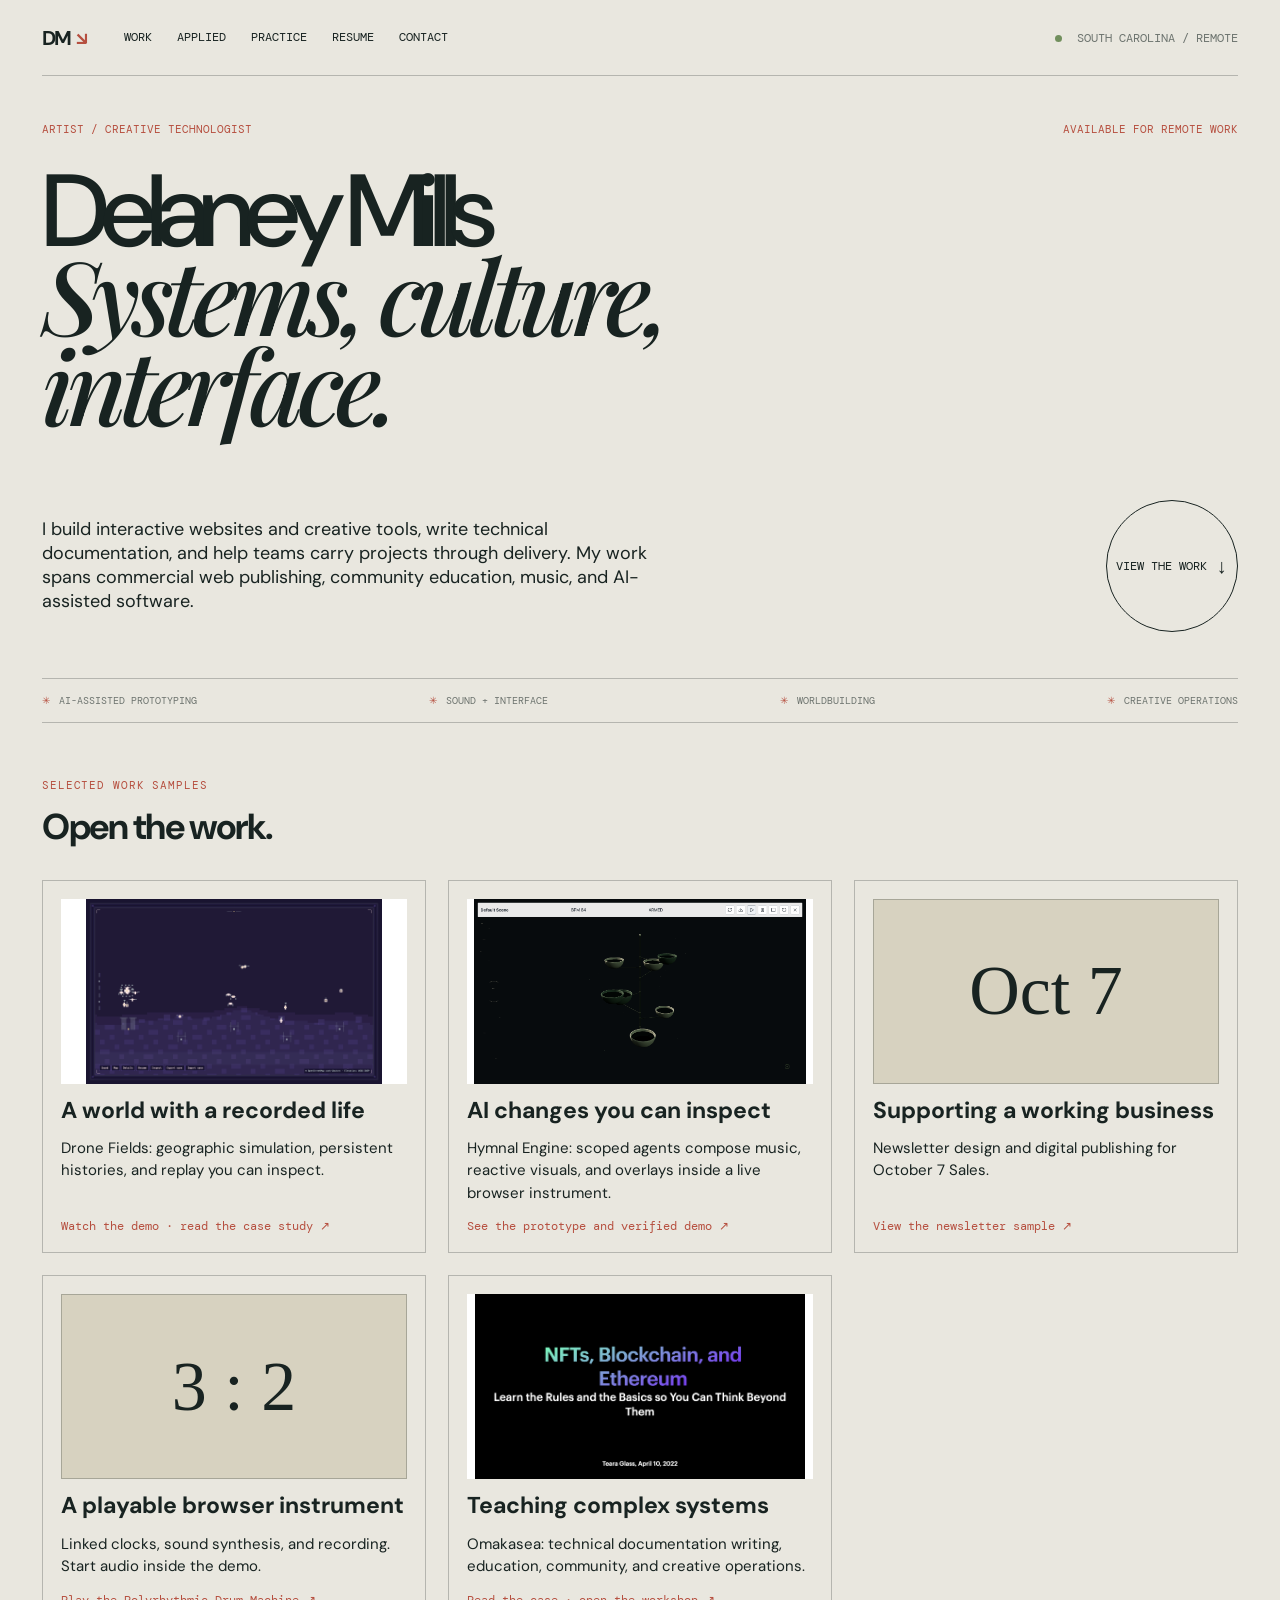
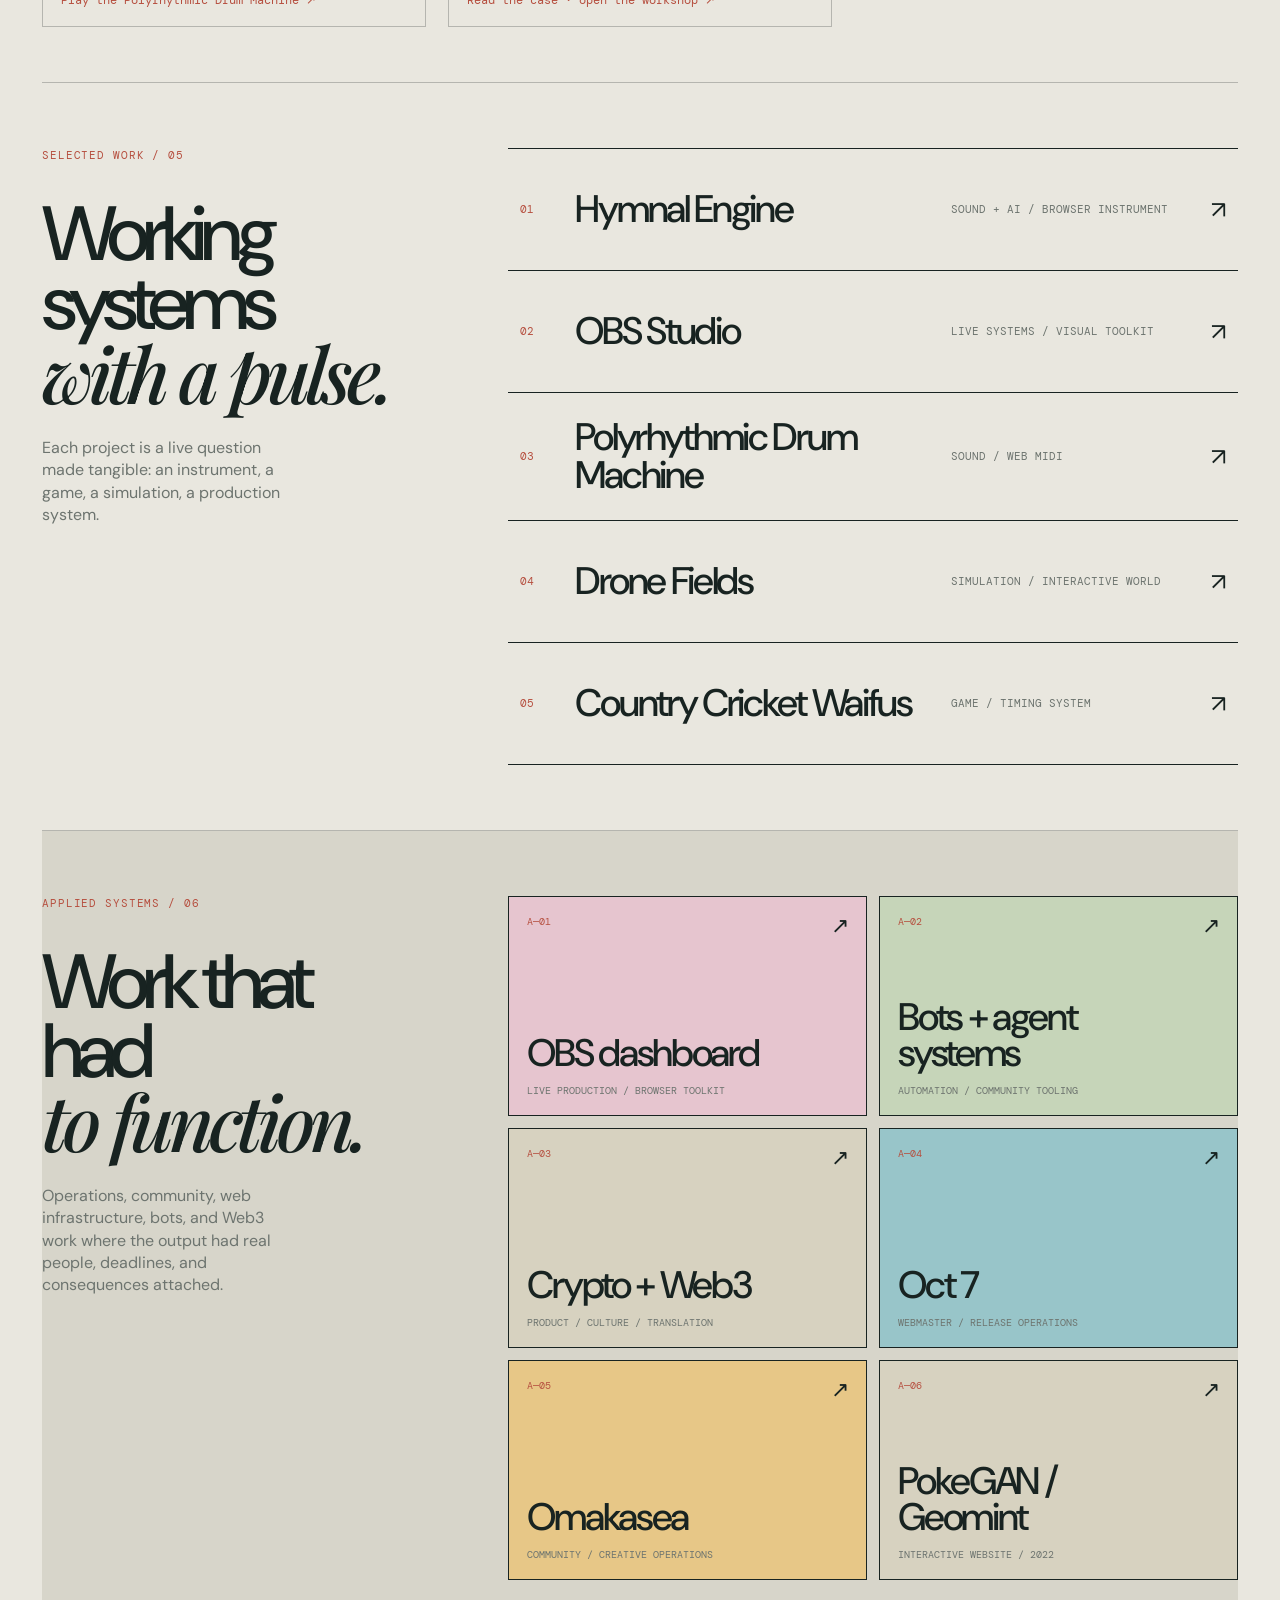
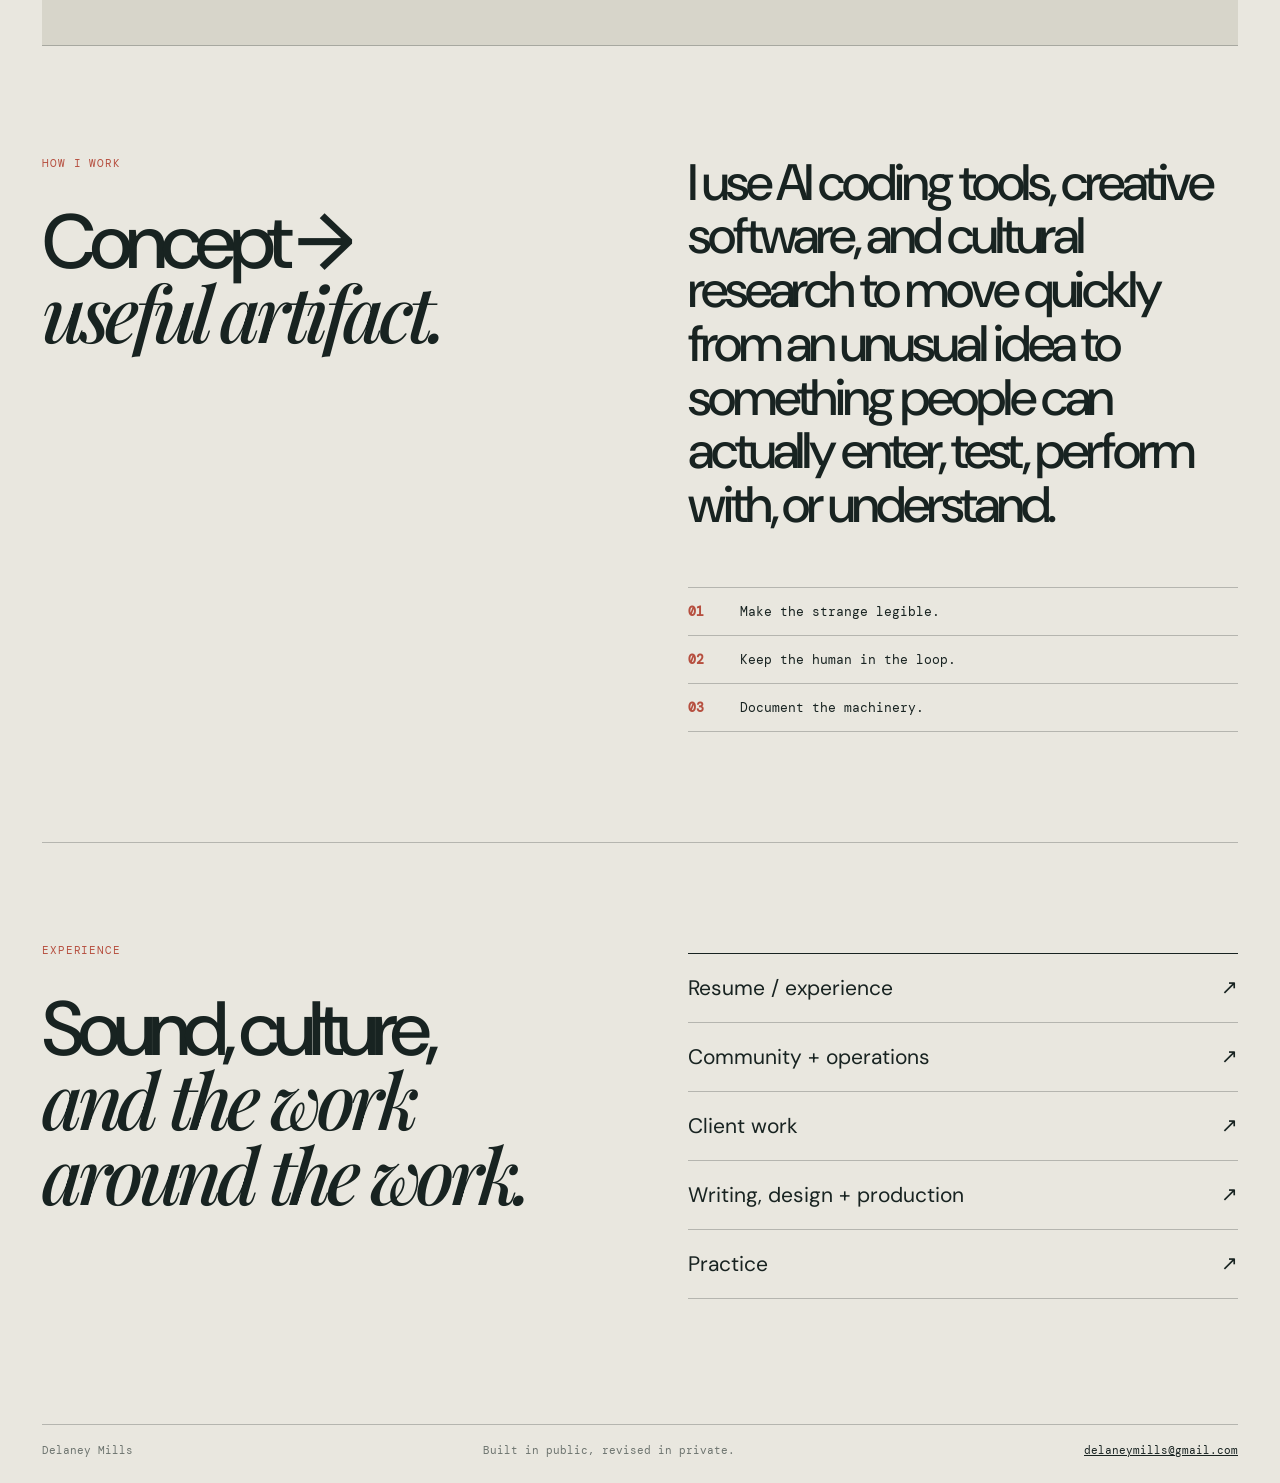
==== commit 0c79dd4b: "Update portfolio work history and supporting samples" ====
--- a/index.html
+++ b/index.html
@@ -23,7 +23,7 @@
         <div class="hero-kicker"><span>Artist / creative technologist</span><span>Available for remote work</span></div>
         <h1>Delaney Mills<br><em>Systems, culture, interface.</em></h1>
         <div class="hero-bottom">
-          <p class="hero-copy">I build creative tools and help people use complex systems. My work spans community education, startup operations, music, and AI-assisted software.</p>
+          <p class="hero-copy">I build interactive websites and creative tools, write technical documentation, and help teams carry projects through delivery. My work spans commercial web publishing, community education, music, and AI-assisted software.</p>
           <a class="circle-link" href="#work">View the work <b>↓</b></a>
         </div>
         <div class="hero-mark" aria-hidden="true"><span>✳</span><span>◎</span><span>⌁</span></div>
@@ -36,9 +36,9 @@
         <div class="evidence-grid">
           <a class="evidence-card" href="samples/drone-fields/case-study.html"><img src="samples/drone-fields/local.png" alt="Drone Fields local view with autonomous machines above a stepped horizon" width="420" height="240"><strong>A world with a recorded life</strong><p>Drone Fields: geographic simulation, persistent histories, and replay you can inspect.</p><span>Watch the demo · read the case study ↗</span></a>
           <a class="evidence-card" href="project.html?work=hymnal"><img src="samples/hymnal-engine/hero.png" alt="Hymnal Engine performance view with a suspended ceramic instrument" width="420" height="240"><strong>AI changes you can inspect</strong><p>Hymnal Engine: scoped agents compose music, reactive visuals, and overlays inside a live browser instrument.</p><span>See the prototype and verified demo ↗</span></a>
-          <a class="evidence-card" href="project.html?work=omakasea"><img src="samples/nft-workshop.png" alt="Cover of the 2022 NFTs, Blockchain, and Ethereum workshop" width="420" height="240"><strong>Teaching complex systems</strong><p>Omakasea: educational materials, creator onboarding, and community operations.</p><span>Read the case · open the workshop ↗</span></a>
           <a class="evidence-card" href="newsletter.html"><div class="sample-number" aria-hidden="true">Oct 7</div><strong>Supporting a working business</strong><p>Newsletter design and digital publishing for October 7 Sales.</p><span>View the newsletter sample ↗</span></a>
           <a class="evidence-card" href="samples/drum-machine/index.html"><div class="sample-number" aria-hidden="true">3 : 2</div><strong>A playable browser instrument</strong><p>Linked clocks, sound synthesis, and recording. Start audio inside the demo.</p><span>Play the Polyrhythmic Drum Machine ↗</span></a>
+          <a class="evidence-card" href="project.html?work=omakasea"><img src="samples/nft-workshop.png" alt="Cover of the 2022 NFTs, Blockchain, and Ethereum workshop" width="420" height="240"><strong>Teaching complex systems</strong><p>Omakasea: technical documentation writing, education, community, and creative operations.</p><span>Read the case · open the workshop ↗</span></a>
         </div>
       </section>
 
@@ -54,13 +54,14 @@
       </section>
 
       <section class="applied-section" id="applied">
-        <div class="section-intro"><p class="eyebrow">Applied systems / 05</p><h2>Work that had<br><em>to function.</em></h2><p>Operations, community, web infrastructure, bots, and Web3 work where the output had real people, deadlines, and consequences attached.</p></div>
+        <div class="section-intro"><p class="eyebrow">Applied systems / 06</p><h2>Work that had<br><em>to function.</em></h2><p>Operations, community, web infrastructure, bots, and Web3 work where the output had real people, deadlines, and consequences attached.</p></div>
         <div class="applied-grid">
           <button class="applied-card card-obs" data-project="obs-dashboard"><span class="card-index">A—01</span><strong>OBS dashboard</strong><small>live production / browser toolkit</small><b>↗</b></button>
           <button class="applied-card card-bots" data-project="bots"><span class="card-index">A—02</span><strong>Bots + agent systems</strong><small>automation / community tooling</small><b>↗</b></button>
           <button class="applied-card card-crypto" data-project="crypto"><span class="card-index">A—03</span><strong>Crypto + Web3</strong><small>product / culture / translation</small><b>↗</b></button>
           <button class="applied-card card-oct7" data-project="oct7"><span class="card-index">A—04</span><strong>Oct 7</strong><small>webmaster / release operations</small><b>↗</b></button>
           <button class="applied-card card-omakasea" data-project="omakasea"><span class="card-index">A—05</span><strong>Omakasea</strong><small>community / creative operations</small><b>↗</b></button>
+          <button class="applied-card card-crypto" data-project="pokegan"><span class="card-index">A—06</span><strong>PokeGAN / Geomint</strong><small>interactive website / 2022</small><b>↗</b></button>
         </div>
       </section>
 
@@ -69,7 +70,7 @@
         <div class="practice-body"><p class="large-copy">I use AI coding tools, creative software, and cultural research to move quickly from an unusual idea to something people can actually enter, test, perform with, or understand.</p><div class="principles"><span><b>01</b> Make the strange legible.</span><span><b>02</b> Keep the human in the loop.</span><span><b>03</b> Document the machinery.</span></div></div>
       </section>
 
-      <section class="background" id="background"><div><p class="eyebrow">Experience</p><h2>Sound, culture,<br><em>and the work around the work.</em></h2></div><div class="archive-links"><a href="resume.html"><span>Resume / experience</span><b>↗</b></a><a href="project.html?work=omakasea"><span>Community + operations</span><b>↗</b></a><a href="project.html?work=oct7"><span>Client work</span><b>↗</b></a><a href="#practice"><span>Practice</span><b>↗</b></a></div></section>
+      <section class="background" id="background"><div><p class="eyebrow">Experience</p><h2>Sound, culture,<br><em>and the work around the work.</em></h2></div><div class="archive-links"><a href="resume.html"><span>Resume / experience</span><b>↗</b></a><a href="project.html?work=omakasea"><span>Community + operations</span><b>↗</b></a><a href="project.html?work=oct7"><span>Client work</span><b>↗</b></a><a href="supporting-work.html"><span>Writing, design + production</span><b>↗</b></a><a href="#practice"><span>Practice</span><b>↗</b></a></div></section>
     </main>
     <footer><span>Delaney Mills</span><span>Built in public, revised in private.</span><a href="mailto:delaneymills@gmail.com">delaneymills@gmail.com</a></footer>
   </div>
--- a/ready.css
+++ b/ready.css
@@ -1 +1,3 @@
 .hero{min-height:440px;padding:46px 0}.hero h1{font-size:clamp(56px,8vw,110px);margin:35px 0}.hero-mark{display:none}.hero-bottom{margin-top:32px}.hero-copy{max-width:620px}.work-section,.applied-section{padding:65px 0}.evidence{padding:55px 0;border-bottom:1px solid var(--line)}.evidence h2{font-size:36px;letter-spacing:-.04em}.evidence-grid{display:grid;grid-template-columns:repeat(3,1fr);gap:22px}.evidence-card{border:1px solid var(--line);padding:18px;text-decoration:none;display:flex;flex-direction:column;gap:14px}.evidence-card img{width:100%;height:185px;object-fit:contain;background:#fff}.evidence-card strong{font-size:23px;line-height:1.1}.evidence-card p{font-size:15px;line-height:1.5;margin:0}.evidence-card span{font:12px var(--mono);color:var(--rust);margin-top:auto}.evidence-card:hover{background:#deddd2}.evidence-card:focus-visible,a:focus-visible,button:focus-visible{outline:3px solid var(--rust);outline-offset:4px}.sample-number{height:185px;display:flex;align-items:center;justify-content:center;font:70px Georgia;border:1px solid var(--line);background:#d7d2c0}.dialog-media:after{display:none}.dialog-media:empty{display:none}.dialog-media img{height:100%;width:100%;object-fit:contain}.sample-links{display:flex;gap:14px;flex-wrap:wrap;margin-top:24px}.sample-links a{padding:12px;border:1px solid var(--ink);text-decoration:none;font:12px var(--mono)}.reading{max-width:900px;margin:auto;padding:40px 24px 80px}.reading h1{font-size:clamp(40px,7vw,72px);line-height:1.05;letter-spacing:-.045em;margin:40px 0 20px}.reading h2{font-size:25px;margin-top:35px}.reading p,.reading li{line-height:1.65}.reading img{max-width:100%}.reading .meta{font:13px var(--mono);color:var(--muted)}.reading nav{display:flex;gap:20px;border-bottom:1px solid var(--line);padding-bottom:20px}.resume h1{font-size:44px}.resume h2{font-size:20px;border-bottom:1px solid var(--line);padding-bottom:8px}.resume h3{margin-bottom:5px}.resume ul{padding-left:20px}.resume li{line-height:1.4;margin-bottom:6px}.resume .meta{line-height:1.6}.print-button{font:inherit;background:none;border:1px solid var(--ink);padding:10px;cursor:pointer}.preview-frame{width:100%;height:750px;border:1px solid var(--line);background:white}dialog{max-height:90dvh;overflow-y:auto}body:has(dialog[open]){overflow:hidden}@media(max-width:760px){.hero{min-height:420px}.hero h1{font-size:17vw;margin-top:35px}.hero-copy{font-size:17px}.evidence-grid{grid-template-columns:1fr}.evidence-card img,.sample-number{height:200px}.topbar{height:auto;min-height:76px;flex-wrap:wrap;padding:15px 0;gap:12px}.topnav{flex-wrap:wrap}.applied-section{padding:55px 12px}.preview-frame{height:650px}}@media(prefers-reduced-motion:reduce){html{scroll-behavior:auto}*,*:before,*:after{transition:none!important;animation:none!important}}@media print{body{background:white;color:black;font-family:Arial,sans-serif}.reading{max-width:none;padding:0}.reading nav,.print-button{display:none}.resume h1{margin-top:0}.resume{font-size:10.5pt}.resume h2{margin-top:20px}.resume h3{break-after:avoid}.resume section{break-inside:avoid}a{text-decoration:none}footer{display:none}@page{margin:.6in}}
+.applied-grid:has([data-project="pokegan"]) .applied-card:nth-child(5){grid-column:auto;min-height:220px}
+@media(max-width:760px){.applied-grid:has([data-project="pokegan"]) .applied-card:nth-child(5){min-height:175px}}
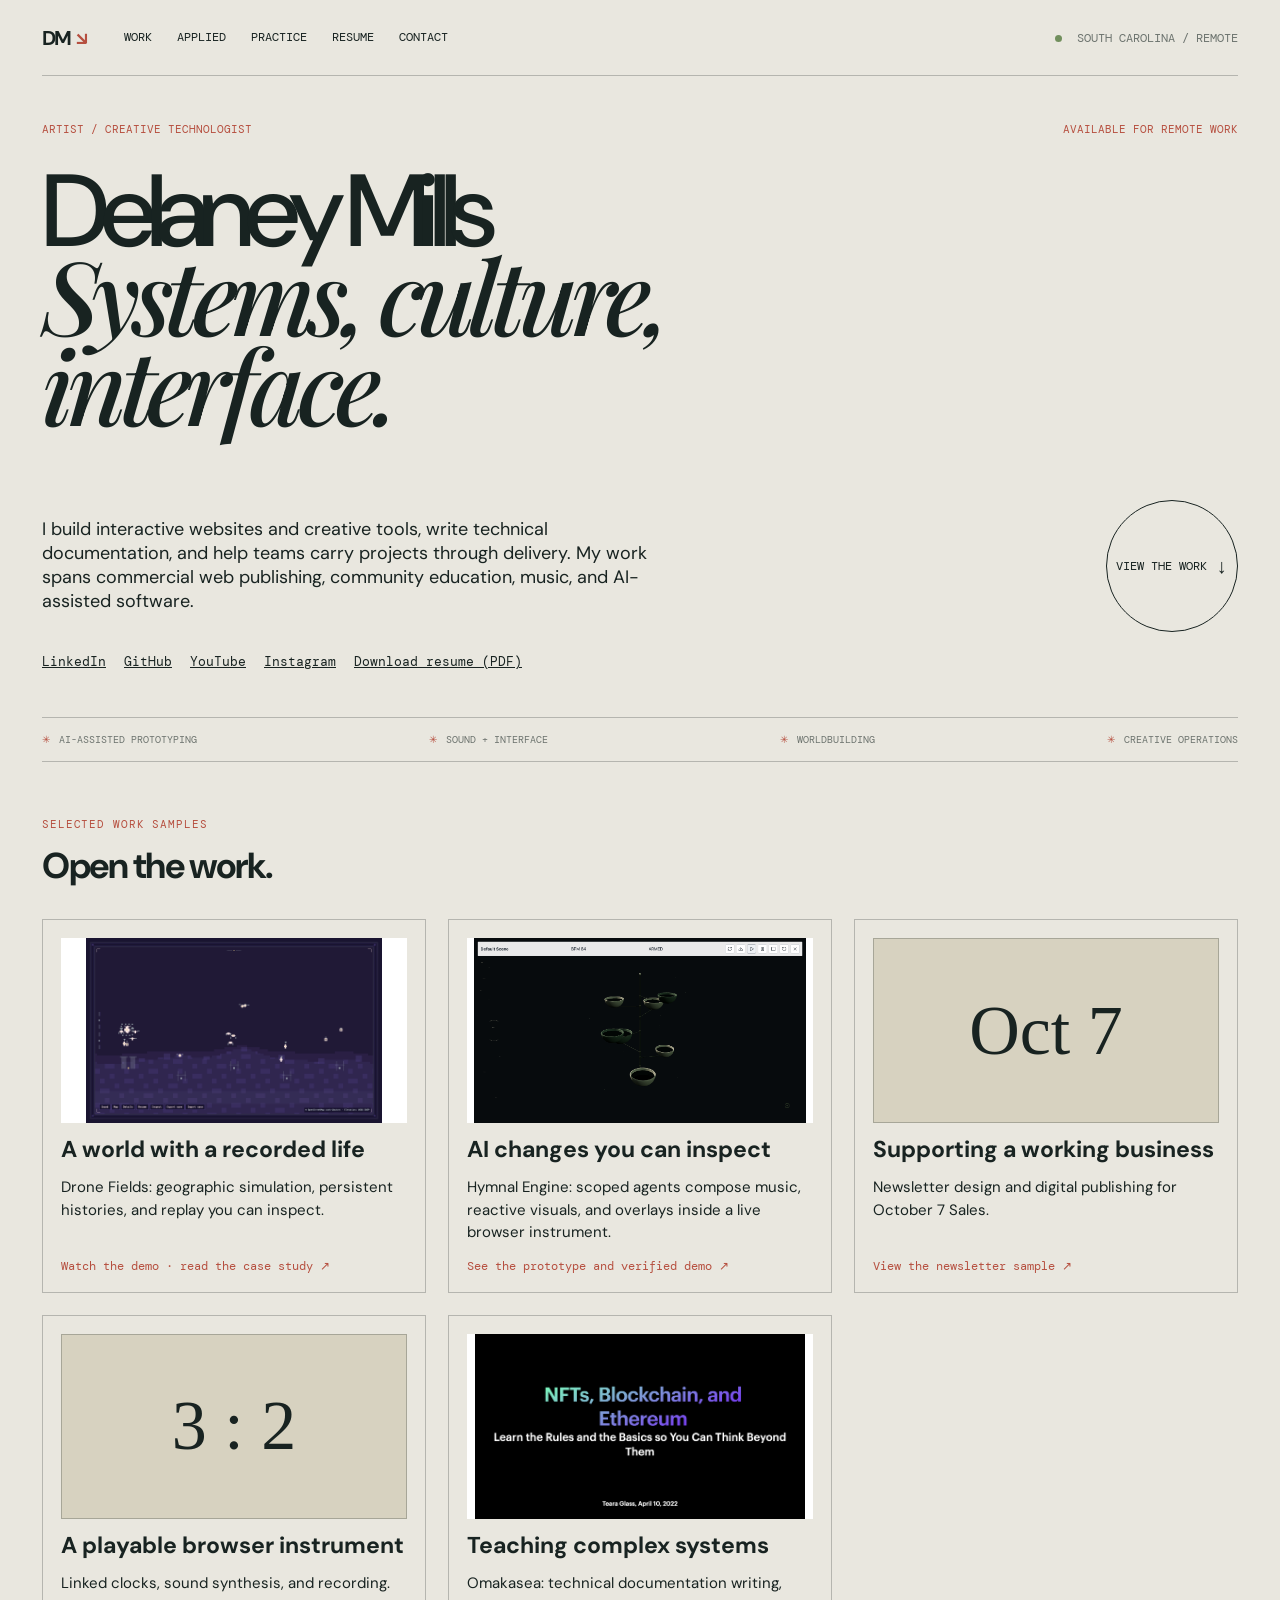
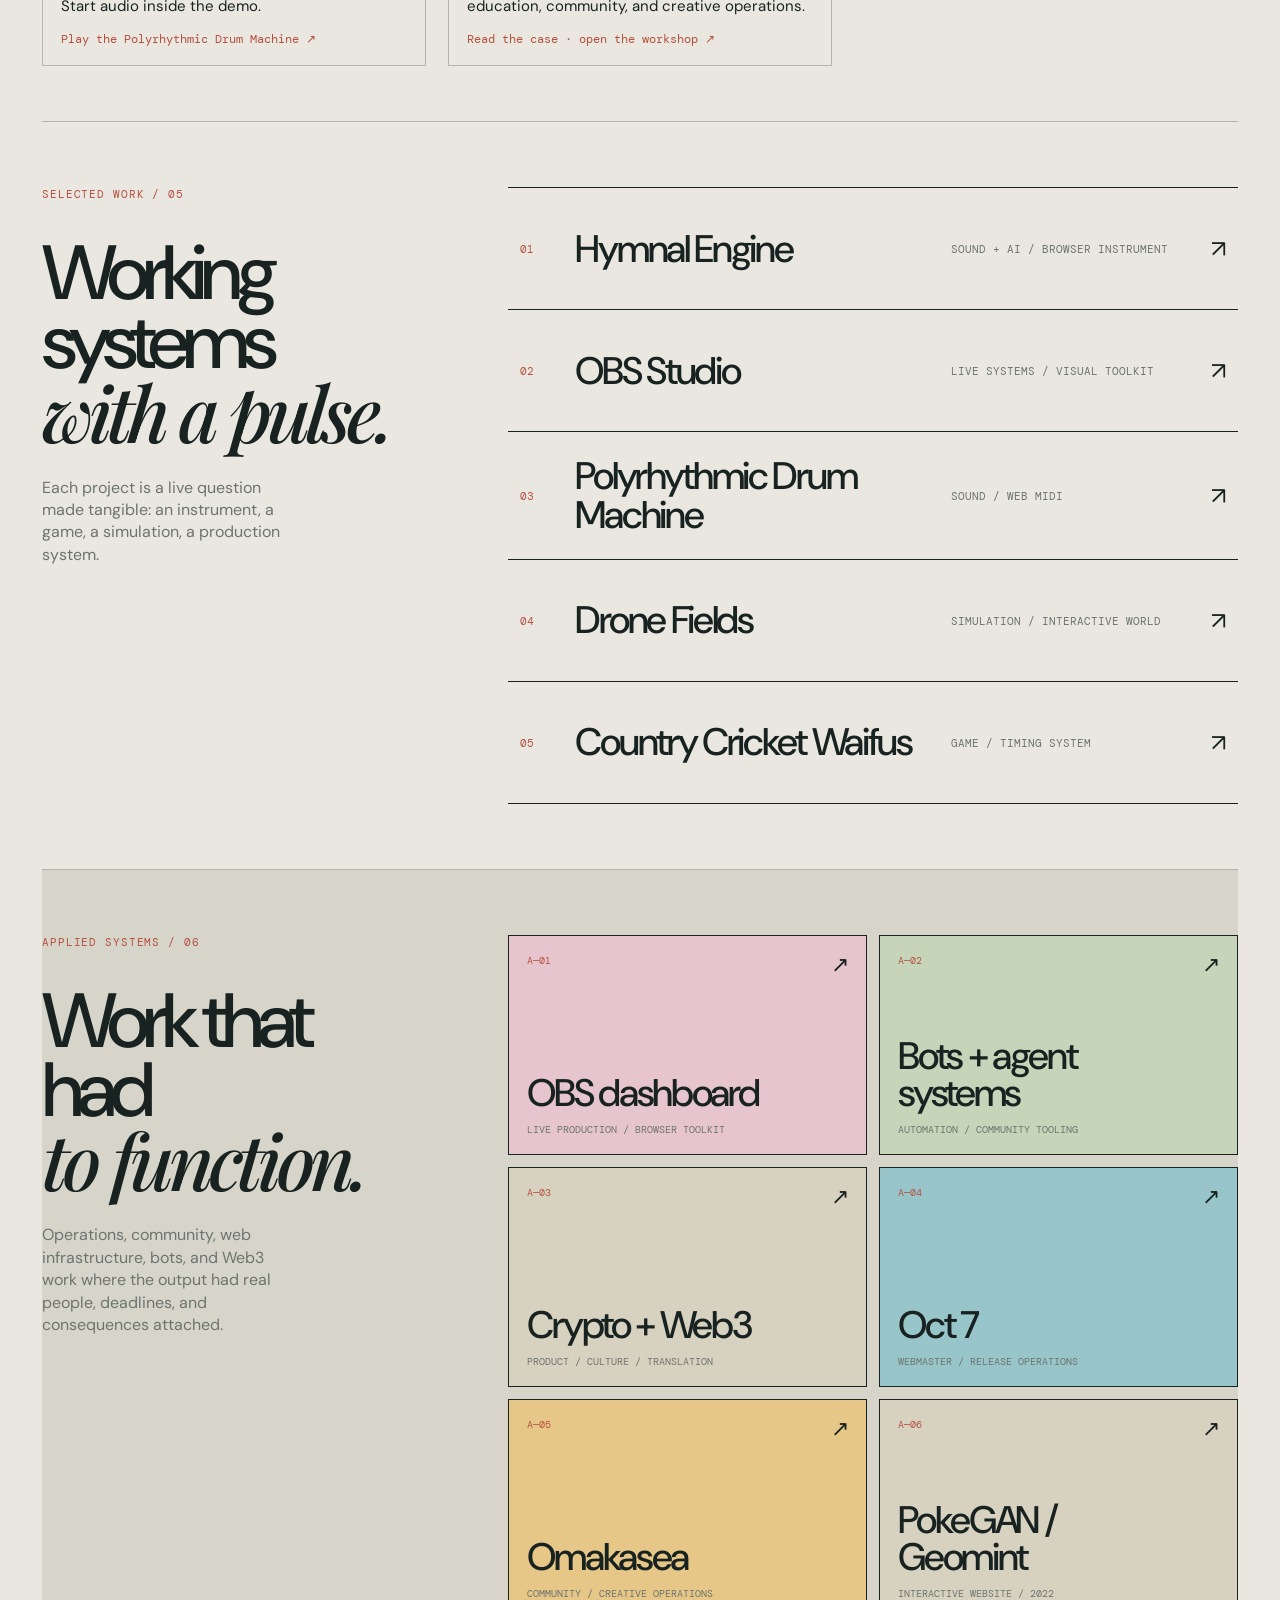
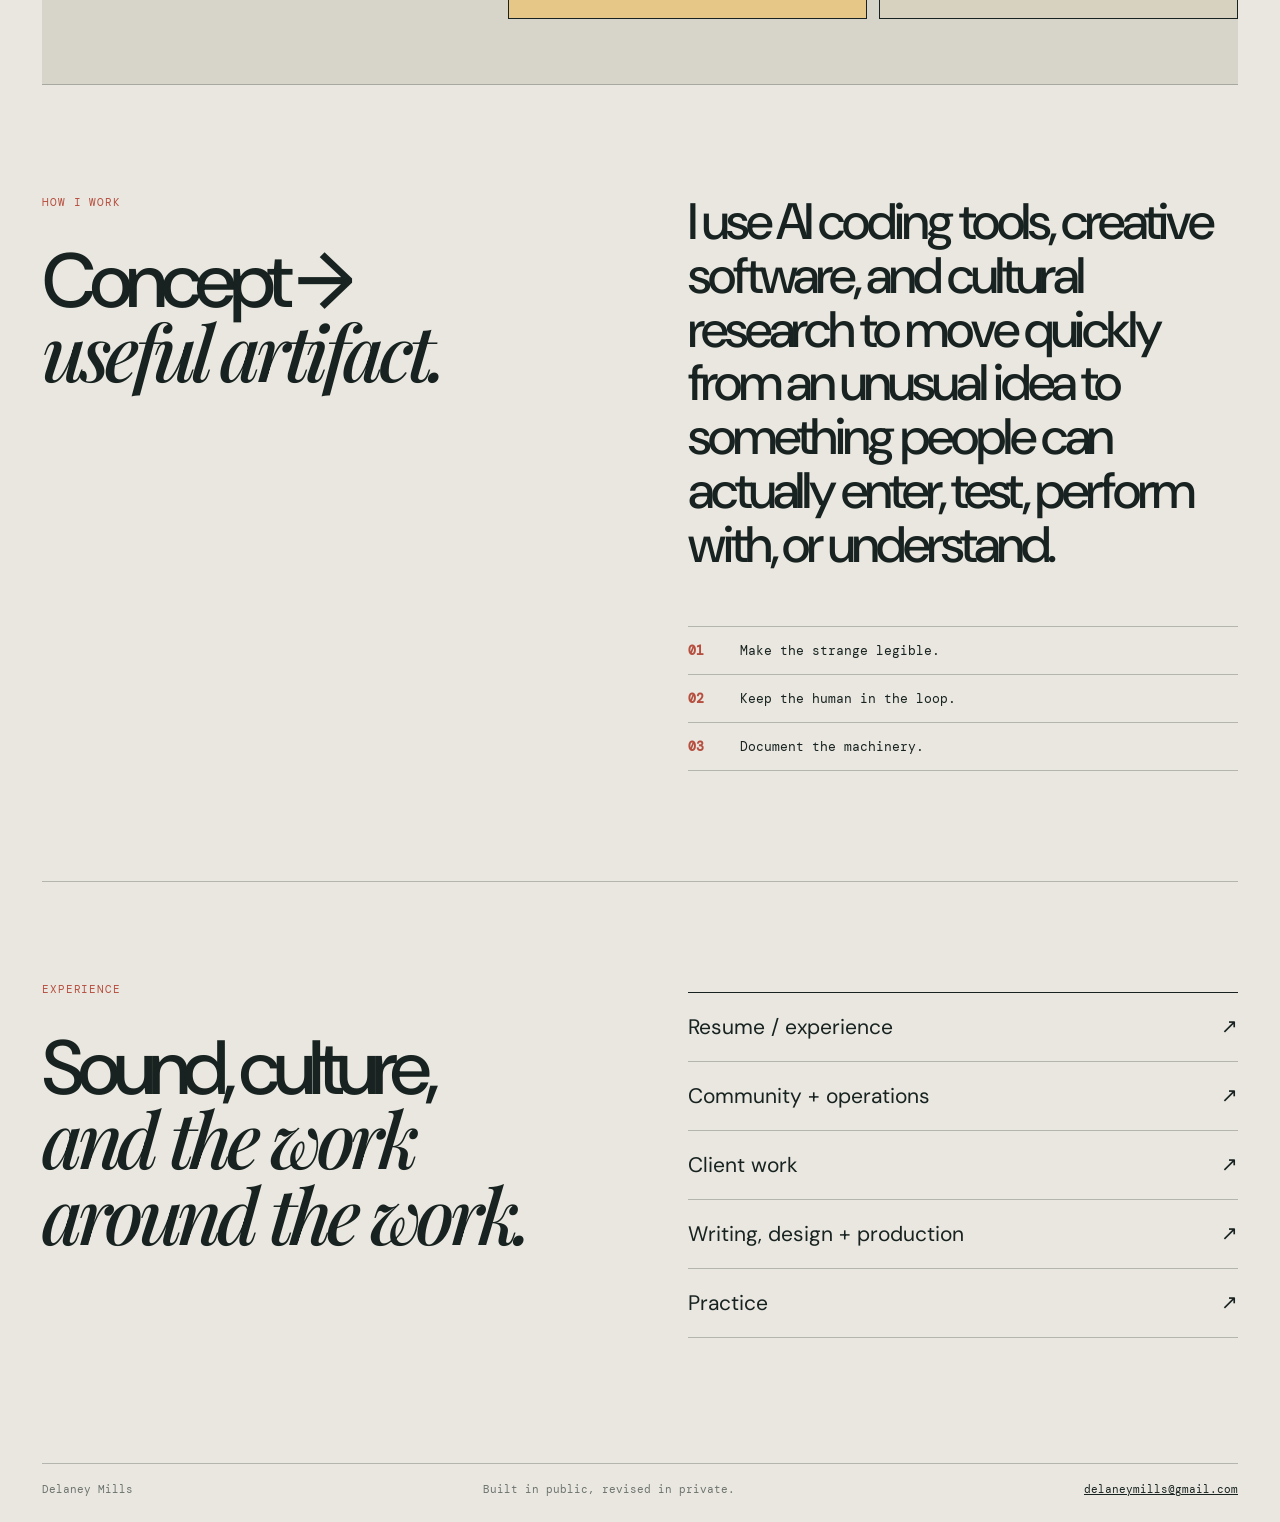
==== commit 3991b3e3: "Add downloadable resume and profile links" ====
--- a/index.html
+++ b/index.html
@@ -24,6 +24,7 @@
         <h1>Delaney Mills<br><em>Systems, culture, interface.</em></h1>
         <div class="hero-bottom">
           <p class="hero-copy">I build interactive websites and creative tools, write technical documentation, and help teams carry projects through delivery. My work spans commercial web publishing, community education, music, and AI-assisted software.</p>
+          <div class="profile-links"><a href="https://www.linkedin.com/in/delaneymills/">LinkedIn</a><a href="https://github.com/tearaglass">GitHub</a><a href="https://www.youtube.com/@godscruiseline">YouTube</a><a href="https://www.instagram.com/godscruiseline/">Instagram</a><a href="Delaney-Mills-Resume.pdf" download>Download resume (PDF)</a></div>
           <a class="circle-link" href="#work">View the work <b>↓</b></a>
         </div>
         <div class="hero-mark" aria-hidden="true"><span>✳</span><span>◎</span><span>⌁</span></div>
--- a/ready.css
+++ b/ready.css
@@ -1,3 +1,6 @@
 .hero{min-height:440px;padding:46px 0}.hero h1{font-size:clamp(56px,8vw,110px);margin:35px 0}.hero-mark{display:none}.hero-bottom{margin-top:32px}.hero-copy{max-width:620px}.work-section,.applied-section{padding:65px 0}.evidence{padding:55px 0;border-bottom:1px solid var(--line)}.evidence h2{font-size:36px;letter-spacing:-.04em}.evidence-grid{display:grid;grid-template-columns:repeat(3,1fr);gap:22px}.evidence-card{border:1px solid var(--line);padding:18px;text-decoration:none;display:flex;flex-direction:column;gap:14px}.evidence-card img{width:100%;height:185px;object-fit:contain;background:#fff}.evidence-card strong{font-size:23px;line-height:1.1}.evidence-card p{font-size:15px;line-height:1.5;margin:0}.evidence-card span{font:12px var(--mono);color:var(--rust);margin-top:auto}.evidence-card:hover{background:#deddd2}.evidence-card:focus-visible,a:focus-visible,button:focus-visible{outline:3px solid var(--rust);outline-offset:4px}.sample-number{height:185px;display:flex;align-items:center;justify-content:center;font:70px Georgia;border:1px solid var(--line);background:#d7d2c0}.dialog-media:after{display:none}.dialog-media:empty{display:none}.dialog-media img{height:100%;width:100%;object-fit:contain}.sample-links{display:flex;gap:14px;flex-wrap:wrap;margin-top:24px}.sample-links a{padding:12px;border:1px solid var(--ink);text-decoration:none;font:12px var(--mono)}.reading{max-width:900px;margin:auto;padding:40px 24px 80px}.reading h1{font-size:clamp(40px,7vw,72px);line-height:1.05;letter-spacing:-.045em;margin:40px 0 20px}.reading h2{font-size:25px;margin-top:35px}.reading p,.reading li{line-height:1.65}.reading img{max-width:100%}.reading .meta{font:13px var(--mono);color:var(--muted)}.reading nav{display:flex;gap:20px;border-bottom:1px solid var(--line);padding-bottom:20px}.resume h1{font-size:44px}.resume h2{font-size:20px;border-bottom:1px solid var(--line);padding-bottom:8px}.resume h3{margin-bottom:5px}.resume ul{padding-left:20px}.resume li{line-height:1.4;margin-bottom:6px}.resume .meta{line-height:1.6}.print-button{font:inherit;background:none;border:1px solid var(--ink);padding:10px;cursor:pointer}.preview-frame{width:100%;height:750px;border:1px solid var(--line);background:white}dialog{max-height:90dvh;overflow-y:auto}body:has(dialog[open]){overflow:hidden}@media(max-width:760px){.hero{min-height:420px}.hero h1{font-size:17vw;margin-top:35px}.hero-copy{font-size:17px}.evidence-grid{grid-template-columns:1fr}.evidence-card img,.sample-number{height:200px}.topbar{height:auto;min-height:76px;flex-wrap:wrap;padding:15px 0;gap:12px}.topnav{flex-wrap:wrap}.applied-section{padding:55px 12px}.preview-frame{height:650px}}@media(prefers-reduced-motion:reduce){html{scroll-behavior:auto}*,*:before,*:after{transition:none!important;animation:none!important}}@media print{body{background:white;color:black;font-family:Arial,sans-serif}.reading{max-width:none;padding:0}.reading nav,.print-button{display:none}.resume h1{margin-top:0}.resume{font-size:10.5pt}.resume h2{margin-top:20px}.resume h3{break-after:avoid}.resume section{break-inside:avoid}a{text-decoration:none}footer{display:none}@page{margin:.6in}}
 .applied-grid:has([data-project="pokegan"]) .applied-card:nth-child(5){grid-column:auto;min-height:220px}
 @media(max-width:760px){.applied-grid:has([data-project="pokegan"]) .applied-card:nth-child(5){min-height:175px}}
+
+/* Keep profile and download links usable at narrow widths. */
+.profile-links{display:flex;flex-wrap:wrap;gap:10px 18px;font:13px var(--mono);line-height:1.5}.hero-bottom{flex-wrap:wrap;gap:20px}.hero-bottom .profile-links{flex-basis:100%;order:3}.reading nav{flex-wrap:wrap;align-items:center}@media print{.profile-links{font:9pt Arial,sans-serif}}
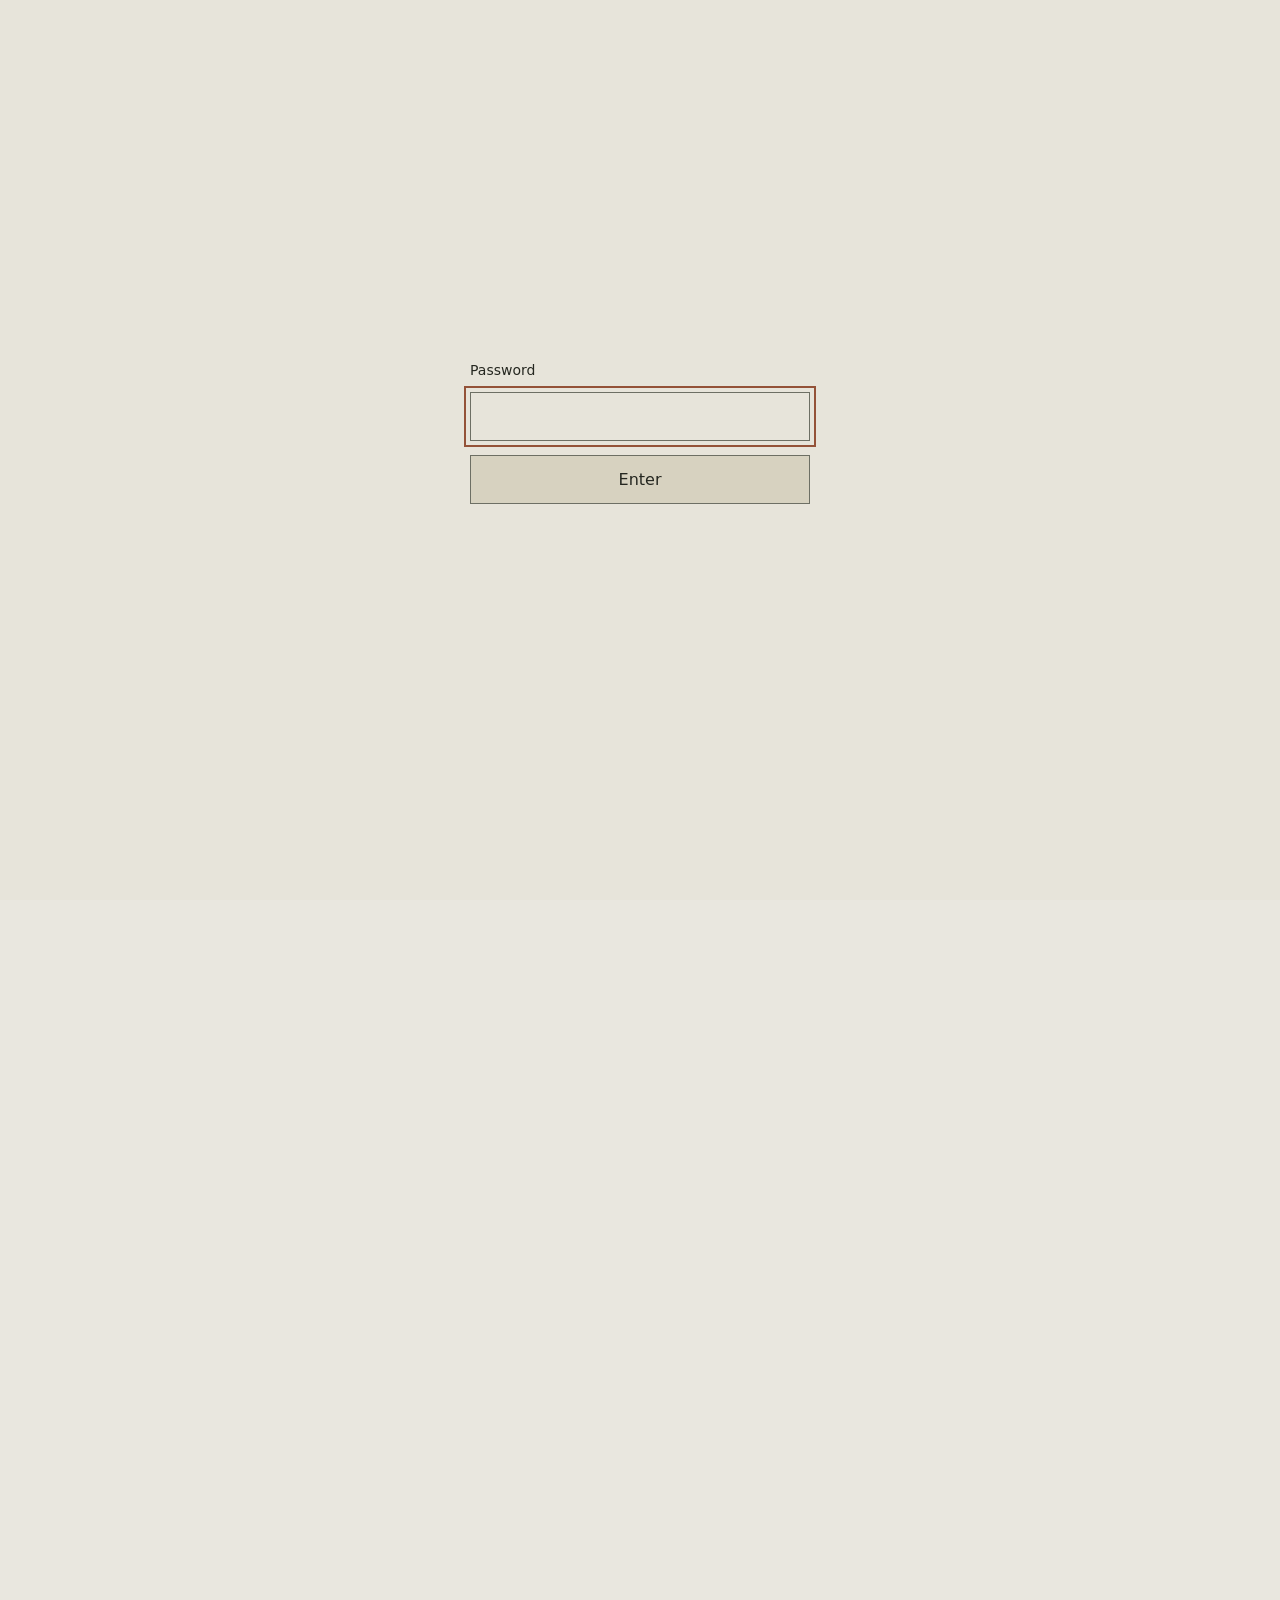
==== commit 2b7b27ee: "Showcase newsletters and Megalith with a password screen" ====
--- a/index.html
+++ b/index.html
@@ -7,7 +7,7 @@
   <title>Delaney Mills — systems, culture, interface</title>
   <link rel="stylesheet" href="style.css">
   <link rel="stylesheet" href="ready.css">
-</head>
+<link rel="stylesheet" href="password-gate.css"><script src="password-gate.js"></script></head>
 <body>
   <div class="site-shell">
     <header class="topbar">
@@ -37,7 +37,15 @@
         <div class="evidence-grid">
           <a class="evidence-card" href="samples/drone-fields/case-study.html"><img src="samples/drone-fields/local.png" alt="Drone Fields local view with autonomous machines above a stepped horizon" width="420" height="240"><strong>A world with a recorded life</strong><p>Drone Fields: geographic simulation, persistent histories, and replay you can inspect.</p><span>Watch the demo · read the case study ↗</span></a>
           <a class="evidence-card" href="project.html?work=hymnal"><img src="samples/hymnal-engine/hero.png" alt="Hymnal Engine performance view with a suspended ceramic instrument" width="420" height="240"><strong>AI changes you can inspect</strong><p>Hymnal Engine: scoped agents compose music, reactive visuals, and overlays inside a live browser instrument.</p><span>See the prototype and verified demo ↗</span></a>
-          <a class="evidence-card" href="newsletter.html"><div class="sample-number" aria-hidden="true">Oct 7</div><strong>Supporting a working business</strong><p>Newsletter design and digital publishing for October 7 Sales.</p><span>View the newsletter sample ↗</span></a>
+          <article class="evidence-card newsletter-showcase">
+            <a class="newsletter-overview" href="newsletter.html"><div class="sample-number" aria-hidden="true">Oct 7</div><strong>Supporting a working business</strong><p>Newsletter design and digital publishing for October 7 Sales.</p><span>View the newsletter sample ↗</span></a>
+            <div class="newsletter-samples">
+              <a href="samples/newsletter-dolly/index.html"><img src="samples/newsletter-dolly/preview.png" alt="" width="640" height="880" loading="lazy"><span>Dolly / Goody Two Sleeves</span></a>
+              <a href="samples/newsletter-american-classics/index.html"><img src="samples/newsletter-american-classics/preview.png" alt="" width="640" height="880" loading="lazy"><span>American Classics</span></a>
+              <a href="samples/newsletter-benjamin/index.html"><img src="samples/newsletter-benjamin/preview.png" alt="" width="640" height="880" loading="lazy"><span>Benjamin International</span></a>
+            </div>
+          </article>
+          <a class="evidence-card" href="https://megalith-review-channel.tearaxo.chatgpt.site/"><img src="samples/megalith/mockup.png" alt="" width="640" height="360" loading="lazy"><strong>Megalith</strong><p>Mockup</p></a>
           <a class="evidence-card" href="samples/drum-machine/index.html"><div class="sample-number" aria-hidden="true">3 : 2</div><strong>A playable browser instrument</strong><p>Linked clocks, sound synthesis, and recording. Start audio inside the demo.</p><span>Play the Polyrhythmic Drum Machine ↗</span></a>
           <a class="evidence-card" href="project.html?work=omakasea"><img src="samples/nft-workshop.png" alt="Cover of the 2022 NFTs, Blockchain, and Ethereum workshop" width="420" height="240"><strong>Teaching complex systems</strong><p>Omakasea: technical documentation writing, education, community, and creative operations.</p><span>Read the case · open the workshop ↗</span></a>
         </div>
--- a/ready.css
+++ b/ready.css
@@ -4,3 +4,17 @@
 
 /* Keep profile and download links usable at narrow widths. */
 .profile-links{display:flex;flex-wrap:wrap;gap:10px 18px;font:13px var(--mono);line-height:1.5}.hero-bottom{flex-wrap:wrap;gap:20px}.hero-bottom .profile-links{flex-basis:100%;order:3}.reading nav{flex-wrap:wrap;align-items:center}@media print{.profile-links{font:9pt Arial,sans-serif}}
+
+/* Give the existing Oct7 samples room to be inspected from the homepage. */
+.evidence-grid{grid-template-columns:repeat(2,minmax(0,1fr))}
+.newsletter-showcase{grid-column:1/-1;gap:24px}
+.newsletter-showcase:hover{background:transparent}
+.newsletter-overview{display:grid;grid-template-columns:auto 1fr;gap:10px 24px;text-decoration:none;align-items:center}
+.newsletter-overview .sample-number{grid-row:1/4;width:120px;height:120px;font-size:36px}
+.newsletter-overview span{margin-top:0}
+.newsletter-samples{display:grid;grid-template-columns:repeat(3,minmax(0,1fr));gap:22px}
+.newsletter-samples a{display:flex;flex-direction:column;gap:12px;text-decoration:none;min-width:0}
+.newsletter-samples img{width:100%;height:auto;aspect-ratio:8/11;object-fit:cover;object-position:top;border:1px solid var(--line)}
+.newsletter-samples a:hover img{outline:2px solid var(--rust);outline-offset:3px}
+.newsletter-samples span{line-height:1.5}
+@media(max-width:760px){.evidence-grid{grid-template-columns:1fr}.newsletter-samples{grid-template-columns:1fr;gap:24px}.newsletter-overview{grid-template-columns:1fr}.newsletter-overview .sample-number{grid-row:auto;width:100%;height:72px}.newsletter-samples img{height:auto}}
--- a/password-gate.css
+++ b/password-gate.css
@@ -0,0 +1,12 @@
+/* This is a presentation gate. Static files remain publicly accessible. */
+html.password-locked{overflow:hidden!important}
+html.password-locked body>*{visibility:hidden!important}
+html.password-locked #password-gate{visibility:visible!important}
+#password-gate{position:fixed;inset:0;z-index:2147483647;display:grid;place-items:center;box-sizing:border-box;padding:24px;background:#e7e4da;color:#252720;font:16px system-ui,sans-serif}
+#password-gate form{width:min(100%,340px);display:grid;gap:14px}
+#password-gate label{font-size:14px}
+#password-gate input,#password-gate button{box-sizing:border-box;min-width:0;border:1px solid #6d6f64;border-radius:0;background:transparent;color:inherit;font:inherit;padding:14px}
+#password-gate button{cursor:pointer;background:#d7d2c0}
+#password-gate :focus-visible{outline:2px solid #945238;outline-offset:4px}
+#password-gate [aria-invalid=true]{border-color:#945238}
+#password-gate p{min-height:1.5em;margin:0;font-size:14px;line-height:1.5;color:#85412b}
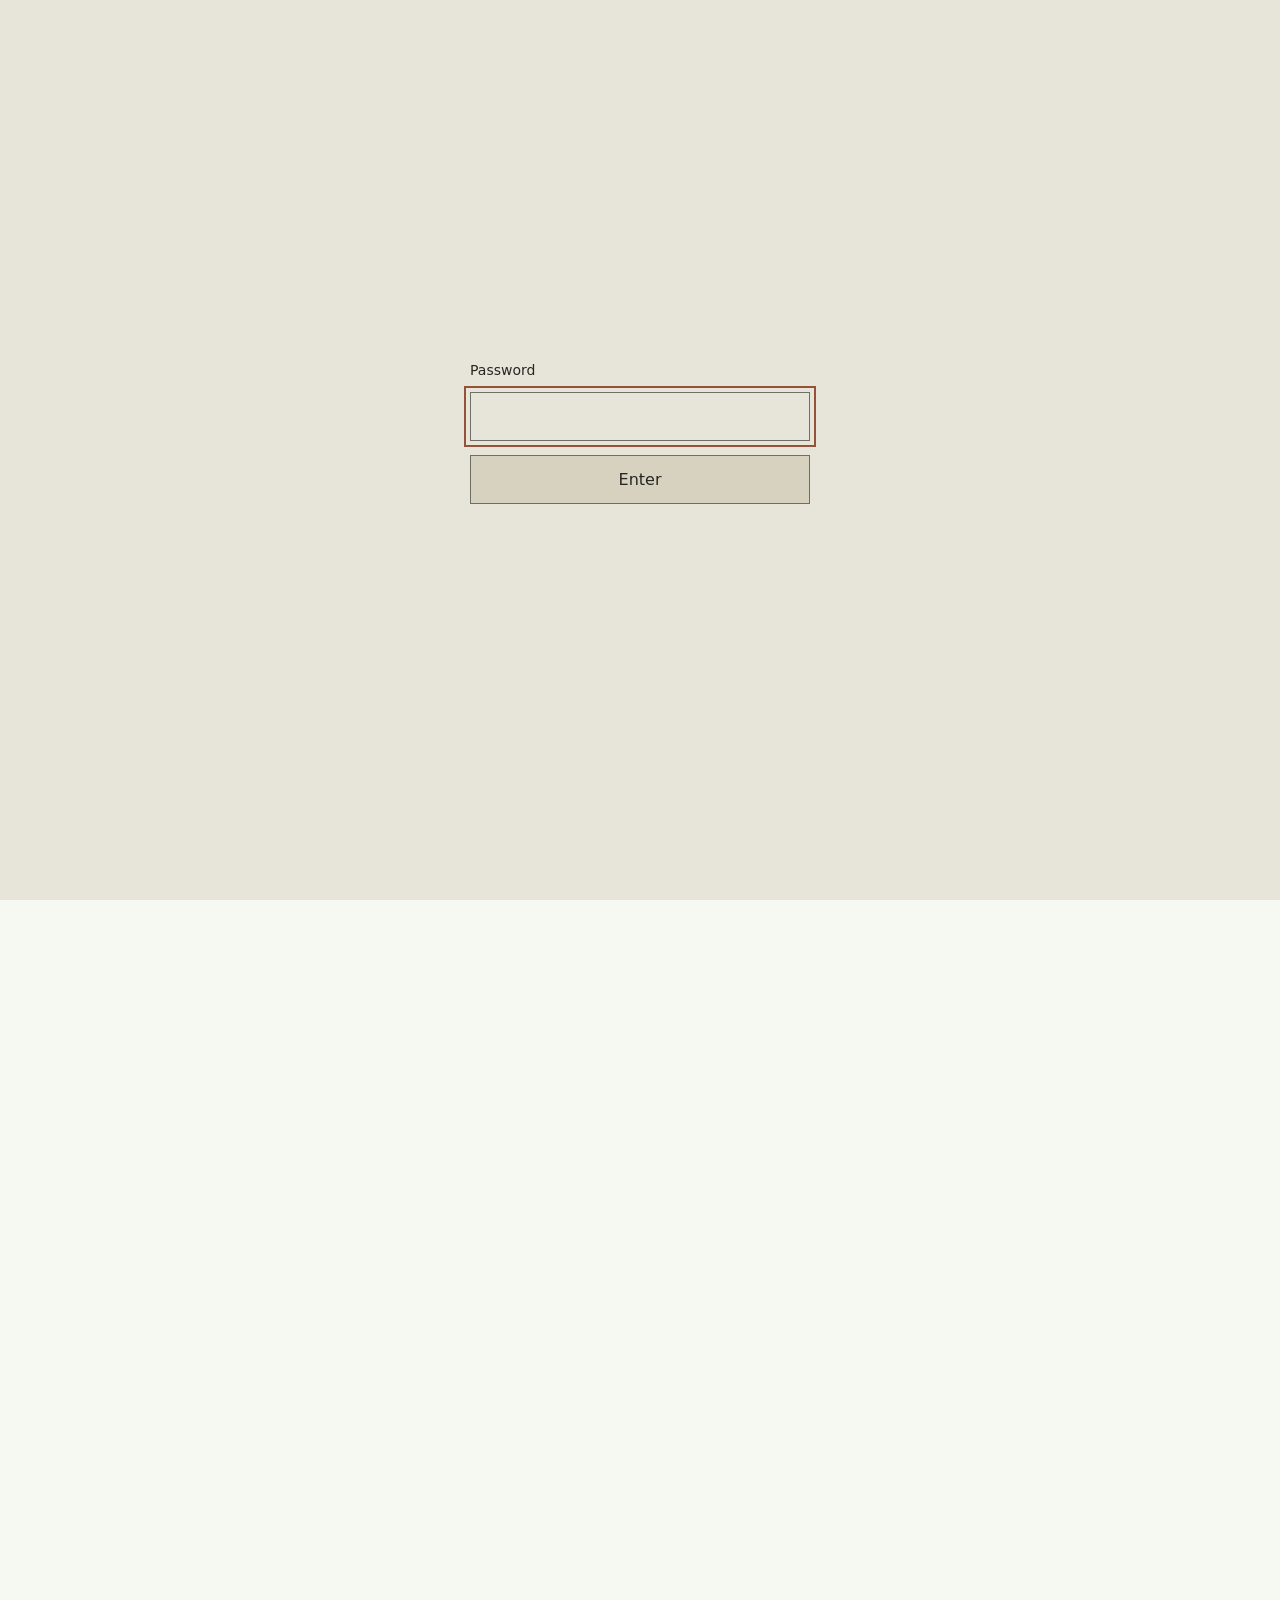
==== commit aa7a2990: "Update portfolio palette and simplify featured work" ====
--- a/index.html
+++ b/index.html
@@ -25,7 +25,7 @@
         <div class="hero-bottom">
           <p class="hero-copy">I build interactive websites and creative tools, write technical documentation, and help teams carry projects through delivery. My work spans commercial web publishing, community education, music, and AI-assisted software.</p>
           <div class="profile-links"><a href="https://www.linkedin.com/in/delaneymills/">LinkedIn</a><a href="https://github.com/tearaglass">GitHub</a><a href="https://www.youtube.com/@godscruiseline">YouTube</a><a href="https://www.instagram.com/godscruiseline/">Instagram</a><a href="Delaney-Mills-Resume.pdf" download>Download resume (PDF)</a></div>
-          <a class="circle-link" href="#work">View the work <b>↓</b></a>
+          <a class="circle-link" href="#work">Explore <b>↓</b></a>
         </div>
         <div class="hero-mark" aria-hidden="true"><span>✳</span><span>◎</span><span>⌁</span></div>
       </section>
@@ -33,7 +33,7 @@
       <section class="signal-strip" aria-label="Capabilities"><span>AI-assisted prototyping</span><span>Sound + interface</span><span>Worldbuilding</span><span>Creative operations</span></section>
 
       <section class="evidence" id="samples" aria-labelledby="samples-title">
-        <p class="eyebrow">Selected work samples</p><h2 id="samples-title">Open the work.</h2>
+        <p class="eyebrow" id="samples-title">Selected work samples</p>
         <div class="evidence-grid">
           <a class="evidence-card" href="samples/drone-fields/case-study.html"><img src="samples/drone-fields/local.png" alt="Drone Fields local view with autonomous machines above a stepped horizon" width="420" height="240"><strong>A world with a recorded life</strong><p>Drone Fields: geographic simulation, persistent histories, and replay you can inspect.</p><span>Watch the demo · read the case study ↗</span></a>
           <a class="evidence-card" href="project.html?work=hymnal"><img src="samples/hymnal-engine/hero.png" alt="Hymnal Engine performance view with a suspended ceramic instrument" width="420" height="240"><strong>AI changes you can inspect</strong><p>Hymnal Engine: scoped agents compose music, reactive visuals, and overlays inside a live browser instrument.</p><span>See the prototype and verified demo ↗</span></a>
@@ -45,9 +45,6 @@
               <a href="samples/newsletter-benjamin/index.html"><img src="samples/newsletter-benjamin/preview.png" alt="" width="640" height="880" loading="lazy"><span>Benjamin International</span></a>
             </div>
           </article>
-          <a class="evidence-card" href="https://megalith-review-channel.tearaxo.chatgpt.site/"><img src="samples/megalith/mockup.png" alt="" width="640" height="360" loading="lazy"><strong>Megalith</strong><p>Mockup</p></a>
-          <a class="evidence-card" href="samples/drum-machine/index.html"><div class="sample-number" aria-hidden="true">3 : 2</div><strong>A playable browser instrument</strong><p>Linked clocks, sound synthesis, and recording. Start audio inside the demo.</p><span>Play the Polyrhythmic Drum Machine ↗</span></a>
-          <a class="evidence-card" href="project.html?work=omakasea"><img src="samples/nft-workshop.png" alt="Cover of the 2022 NFTs, Blockchain, and Ethereum workshop" width="420" height="240"><strong>Teaching complex systems</strong><p>Omakasea: technical documentation writing, education, community, and creative operations.</p><span>Read the case · open the workshop ↗</span></a>
         </div>
       </section>
 
@@ -86,6 +83,6 @@
 
   <dialog id="project-dialog" aria-labelledby="dialog-title"><button class="dialog-close" aria-label="Close project">×</button><div id="dialog-media" class="dialog-media"></div><div class="dialog-content"><p id="dialog-type" class="eyebrow"></p><h2 id="dialog-title"></h2><p id="dialog-summary" class="dialog-summary"></p><div class="dialog-meta"><div><span>Role</span><strong id="dialog-role"></strong></div><div><span>Tools</span><strong id="dialog-tools"></strong></div><div><span>Status</span><strong id="dialog-status"></strong></div></div><div class="dialog-sections"><div><span class="eyebrow">The question</span><p id="dialog-question"></p></div><div><span class="eyebrow">The artifact</span><p id="dialog-artifact"></p></div></div><a id="dialog-source" class="source-link" href="#">Open project notes ↗</a></div></dialog>
   <script src="script.js"></script>
-  <script src="evidence.js"></script>
+  <script src="evidence.js?v=20260922-workshop"></script>
 </body>
 </html>
--- a/ready.css
+++ b/ready.css
@@ -18,3 +18,29 @@
 .newsletter-samples a:hover img{outline:2px solid var(--rust);outline-offset:3px}
 .newsletter-samples span{line-height:1.5}
 @media(max-width:760px){.evidence-grid{grid-template-columns:1fr}.newsletter-samples{grid-template-columns:1fr;gap:24px}.newsletter-overview{grid-template-columns:1fr}.newsletter-overview .sample-number{grid-row:auto;width:100%;height:72px}.newsletter-samples img{height:auto}}
+
+/* Let previews fill the card width without artificial letterboxing. */
+.evidence-grid > .evidence-card img{display:block;height:auto;object-fit:contain;background:transparent}
+
+/* Use matching media frames for project cards, including the instrument tile. */
+.evidence-grid > a.evidence-card > img,
+.evidence-grid > a.evidence-card > .sample-number{width:100%;height:auto;aspect-ratio:16/9;flex:none;object-fit:cover;background:transparent}
+.evidence-grid > a.evidence-card > .sample-number{background:#d7d2c0}
+.evidence-grid > a.evidence-card{display:grid;grid-template-rows:auto minmax(52px,auto) minmax(68px,auto) minmax(36px,auto);align-content:start}
+.evidence-grid > a.evidence-card > span{align-self:end}
+
+/* Palette trial: paper, mint, violet, berry, and dark green. */
+:root{--paper:#f5f9f1;--surface:#dbf1d0;--violet:#9737f1;--rust:#a82e73;--ink:#082110;--acid:#dbf1d0;--blue:#dbf1d0;--muted:#082110;--line:rgba(8,33,16,.25)}
+.hero h1 em{color:var(--rust)}
+.availability i{background:var(--violet)}
+.circle-link{background:var(--violet);color:var(--paper);border-color:var(--violet)}
+.circle-link:hover{background:var(--rust);border-color:var(--rust)}
+.evidence-card:hover,.applied-section{background:var(--surface)}
+.evidence-grid > a.evidence-card > .sample-number,.sample-number{background:var(--surface)}
+.applied-card{background:var(--paper)}
+.applied-card.card-obs{background:var(--violet);color:var(--paper)}
+.applied-card.card-crypto{background:var(--rust);color:var(--paper)}
+.card-obs .card-index,.card-obs small,.card-crypto .card-index,.card-crypto small{color:inherit}
+.project-row:after,.dialog-media,.dialog-media[data-project]{background:var(--surface)}
+.dialog-sections p{color:var(--ink)}
+.profile-links a:hover{color:var(--rust)}
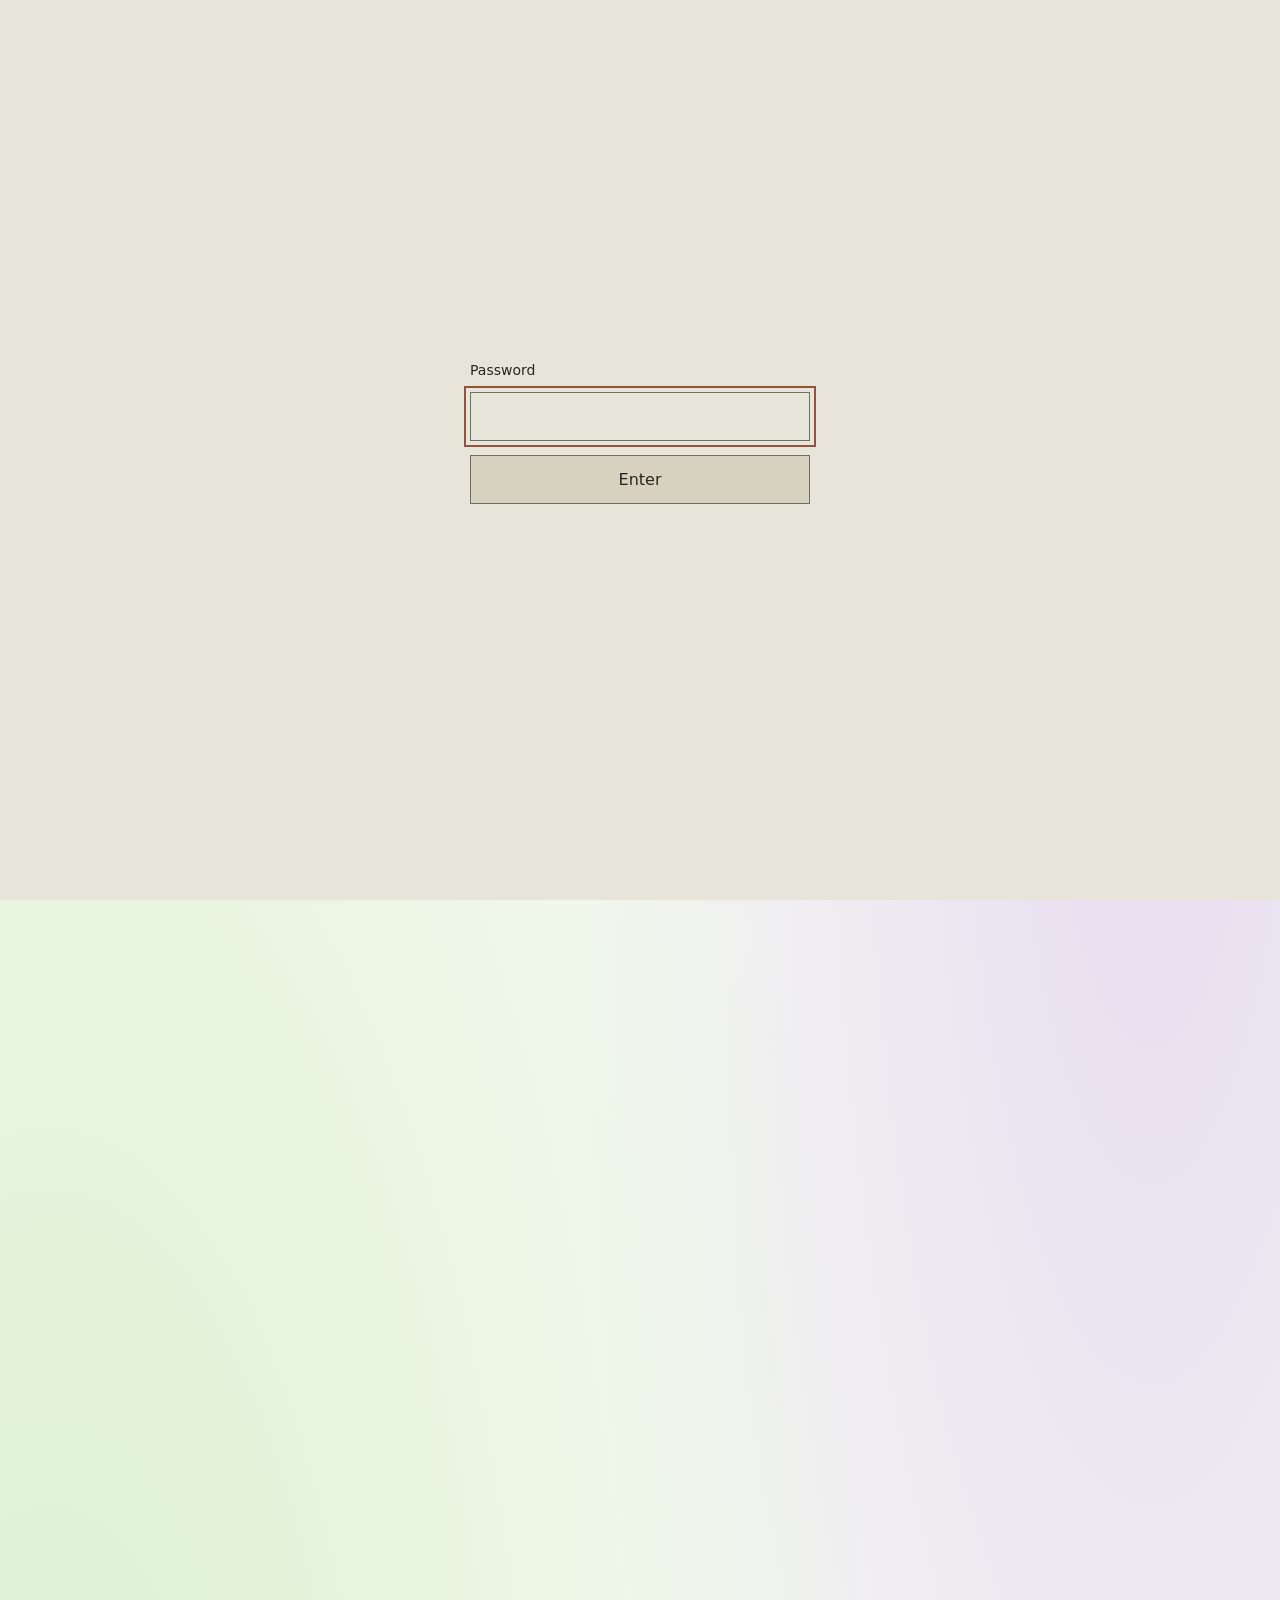
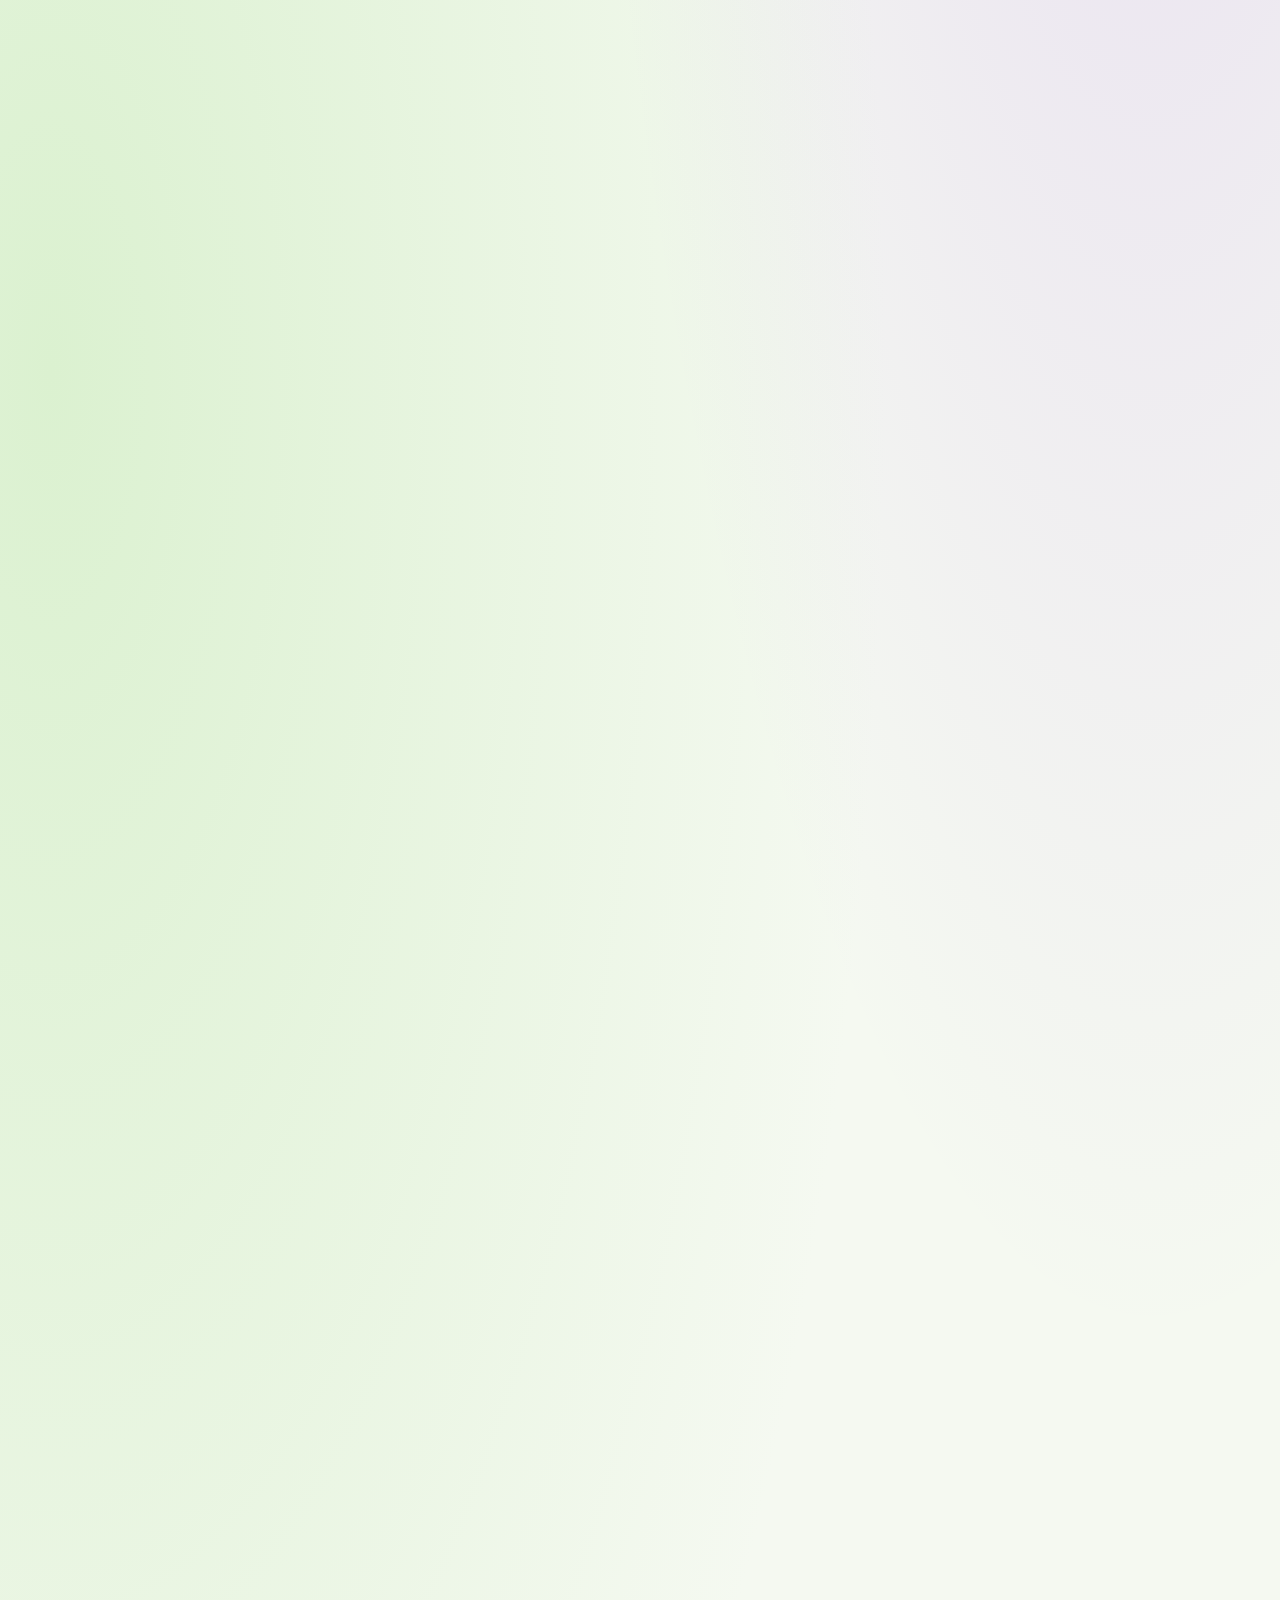
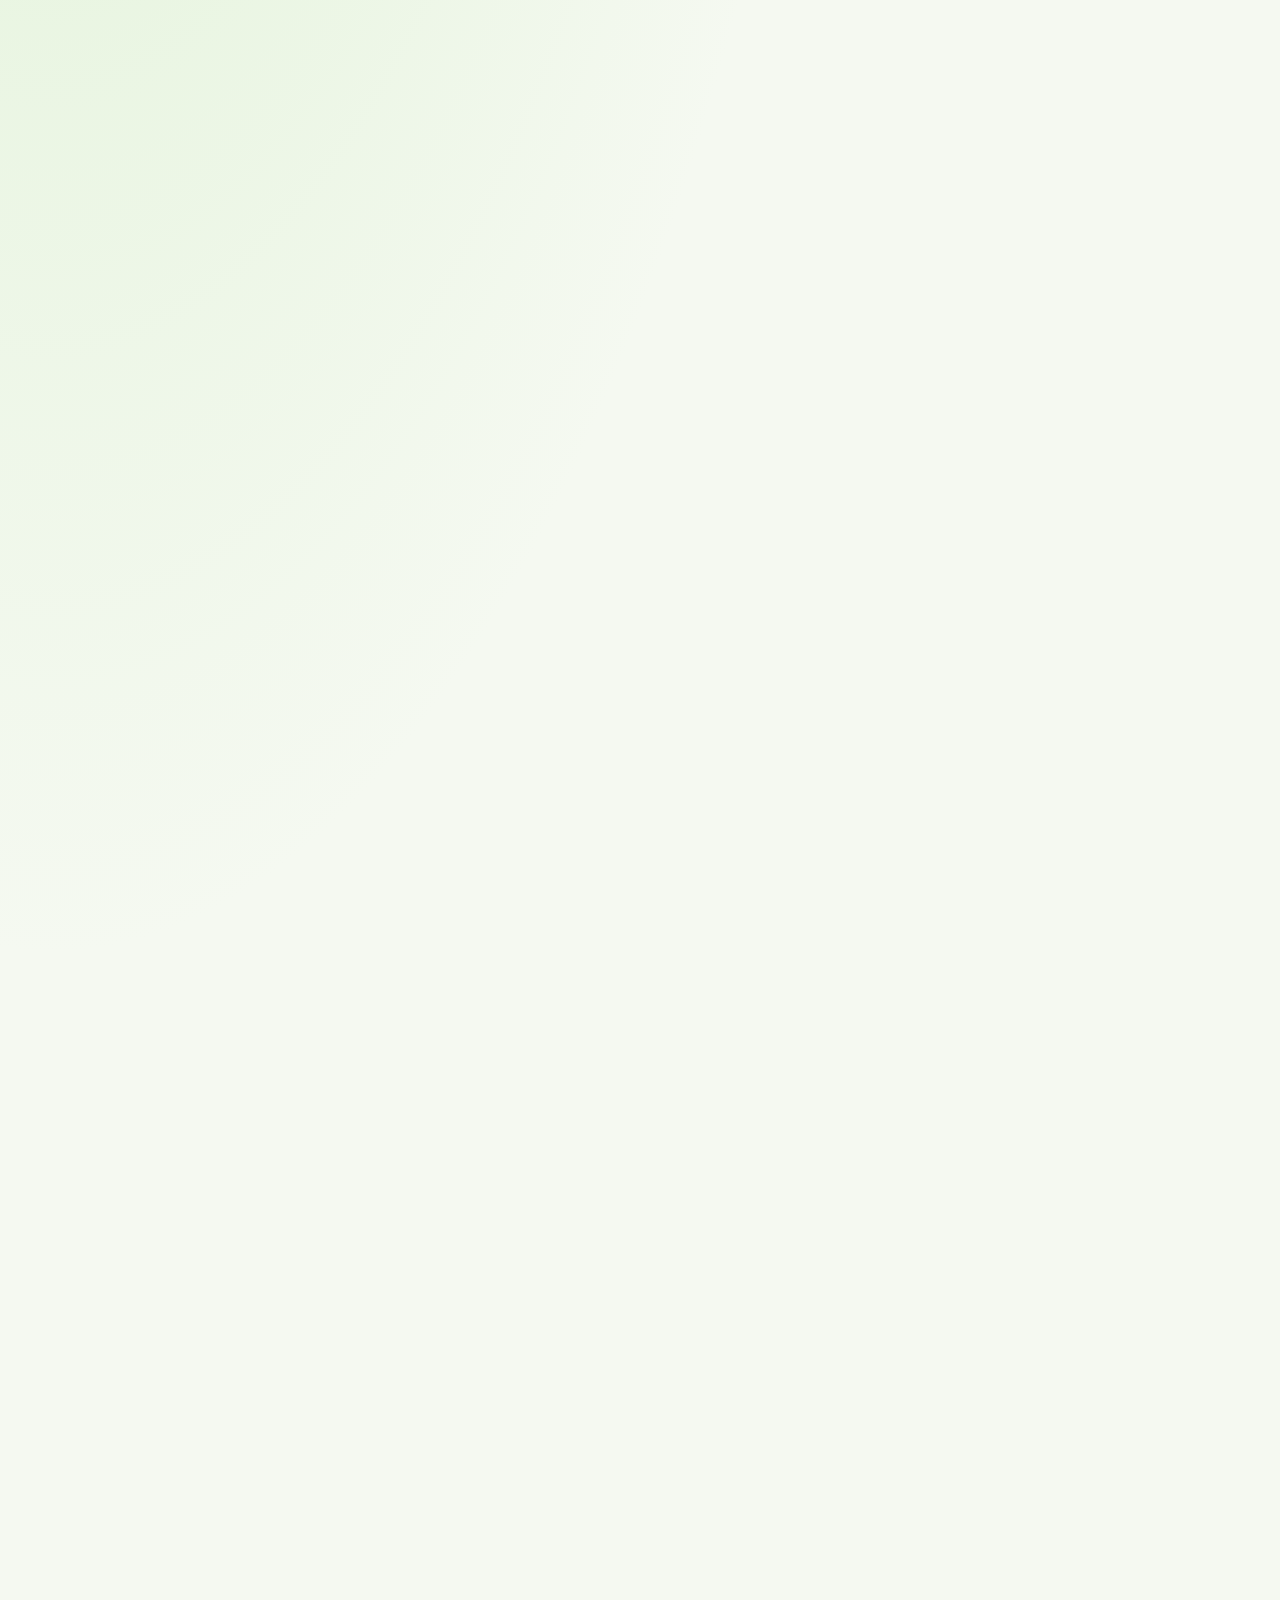
==== commit 296a9cdc: "Randomize homepage between two glass themes" ====
--- a/index.html
+++ b/index.html
@@ -7,6 +7,8 @@
   <title>Delaney Mills — systems, culture, interface</title>
   <link rel="stylesheet" href="style.css">
   <link rel="stylesheet" href="ready.css">
+  <link rel="stylesheet" href="themes.css">
+  <script src="themes.js"></script>
 <link rel="stylesheet" href="password-gate.css"><script src="password-gate.js"></script></head>
 <body>
   <div class="site-shell">
--- a/themes.css
+++ b/themes.css
@@ -0,0 +1,78 @@
+.hero h1 em{color:var(--headline)}
+.circle-link{color:var(--on-primary)}
+.circle-link:hover{background:var(--secondary);border-color:var(--secondary);color:var(--on-secondary)}
+.applied-card.card-obs{color:var(--on-primary)}
+.applied-card.card-crypto{background:var(--secondary);color:var(--on-secondary)}
+
+.circle-link,.applied-card.card-obs{background:var(--primary-background)}
+.circle-link:hover{background:var(--secondary)}
+
+.applied-section{color:var(--on-surface)}
+.applied-section .eyebrow,.applied-section .section-intro>p:last-child{color:var(--surface-accent)}
+.evidence-grid > a.evidence-card:hover,.project-row:hover{color:var(--on-surface)}
+.evidence-grid > a.evidence-card:hover span,.project-row:hover .row-no,.project-row:hover .row-type{color:inherit}
+.evidence-grid > a.evidence-card > .sample-number{color:var(--on-surface)}
+
+/* Favorite 1: translucent surfaces with rounded, reflective edges. */
+html[data-theme="1"] body{
+  background:
+    radial-gradient(ellipse at 90% 12%,#9737f126,transparent 36%),
+    radial-gradient(ellipse at 4% 38%,#dbf1d0,transparent 48%),#f5f9f1;
+}
+html[data-theme="1"] :is(.evidence-card,.applied-card,.sample-links a){
+  background:linear-gradient(135deg,#ffffffb8,#ffffff38);
+  color:#082110;border:1px solid #ffffffcc;border-radius:22px;
+  backdrop-filter:blur(20px) saturate(145%);-webkit-backdrop-filter:blur(20px) saturate(145%);
+  box-shadow:inset 0 1px 1px #fff,inset 0 -1px 1px #08211018,0 12px 32px #0821100d;
+}
+html[data-theme="1"] .evidence-card img{border-radius:10px}
+html[data-theme="1"] .applied-section{background:#dbf1d050}
+html[data-theme="1"] .circle-link{
+  background:radial-gradient(circle at 28% 18%,#ffffffe6,transparent 52%),linear-gradient(140deg,#dbf1d099,#9737f140);
+  color:#082110;border:1px solid #fff;
+  backdrop-filter:blur(18px);-webkit-backdrop-filter:blur(18px);
+  box-shadow:inset 2px 3px 4px #fff,inset -3px -4px 8px #9737f12b,0 16px 36px #9737f11f;
+}
+html[data-theme="1"] .evidence-card:hover{background:#ffffffb8}
+/* Favorite 12: broad color washes, gilded highlights, and saturated accents. */
+html[data-theme="12"] body{
+  background:
+    radial-gradient(ellipse at 95% 4%,#9737f150,transparent 34%),
+    radial-gradient(ellipse at 5% 24%,#e6ceb7,transparent 42%),
+    linear-gradient(155deg,#ecd4df 5%,#f5f9f1 48%,#e6ceb7 75%,#ecd4df);
+}
+html[data-theme="12"] .hero h1 em{
+  background:linear-gradient(105deg,#220f24 0%,#a82e73 36%,#9737f1 65%,#854245 90%);
+  background-clip:text;-webkit-background-clip:text;color:transparent;
+}
+html[data-theme="12"] .circle-link{
+  background:radial-gradient(circle at 24% 15%,#e6ceb7,transparent 42%),linear-gradient(140deg,#9737f1,#a82e73 65%,#220f24);
+  color:#fff;border-color:#a82e73;box-shadow:0 16px 42px #a82e732b;
+}
+html[data-theme="12"] .evidence-card{
+  background:linear-gradient(145deg,#f5f9f1d9,#ecd4dfb3 55%,#e6ceb7cc);
+  border-color:#a82e7340;
+}
+html[data-theme="12"] .applied-section{
+  background:radial-gradient(ellipse at 100% 10%,#9737f130,transparent 65%),linear-gradient(125deg,#e6ceb7,#ecd4df 65%,#f5f9f1);
+}
+html[data-theme="12"] .applied-card{background:linear-gradient(145deg,#f5f9f1,#ecd4df)}
+html[data-theme="12"] :is(.applied-card.card-obs,.applied-card.card-crypto){
+  background:linear-gradient(130deg,#9737f1,#a82e73 65%,#220f24);color:#fff;
+}
+
+/* Glass surfaces over favorite 12's existing color washes. */
+html[data-theme="12"] :is(.evidence-card,.applied-card,.sample-links a){
+  background:linear-gradient(135deg,#ffffffb8,#ecd4df38 65%,#e6ceb745);
+  color:#220f24;border:1px solid #ffffffcc;border-radius:22px;
+  backdrop-filter:blur(20px) saturate(145%);-webkit-backdrop-filter:blur(20px) saturate(145%);
+  box-shadow:inset 0 1px 1px #fff,inset 0 -1px 1px #a82e7326,0 12px 32px #220f2410;
+}
+html[data-theme="12"] .evidence-card img{border-radius:10px}
+html[data-theme="12"] .circle-link{
+  background:radial-gradient(circle at 28% 18%,#ffffffe6,transparent 52%),linear-gradient(140deg,#e6ceb799,#9737f140 65%,#a82e7350);
+  color:#220f24;border:1px solid #fff;
+  backdrop-filter:blur(18px);-webkit-backdrop-filter:blur(18px);
+  box-shadow:inset 2px 3px 4px #fff,inset -3px -4px 8px #a82e7338,0 16px 36px #a82e7326;
+}
+html[data-theme="12"] .evidence-card:hover{background:#ffffffb8}
